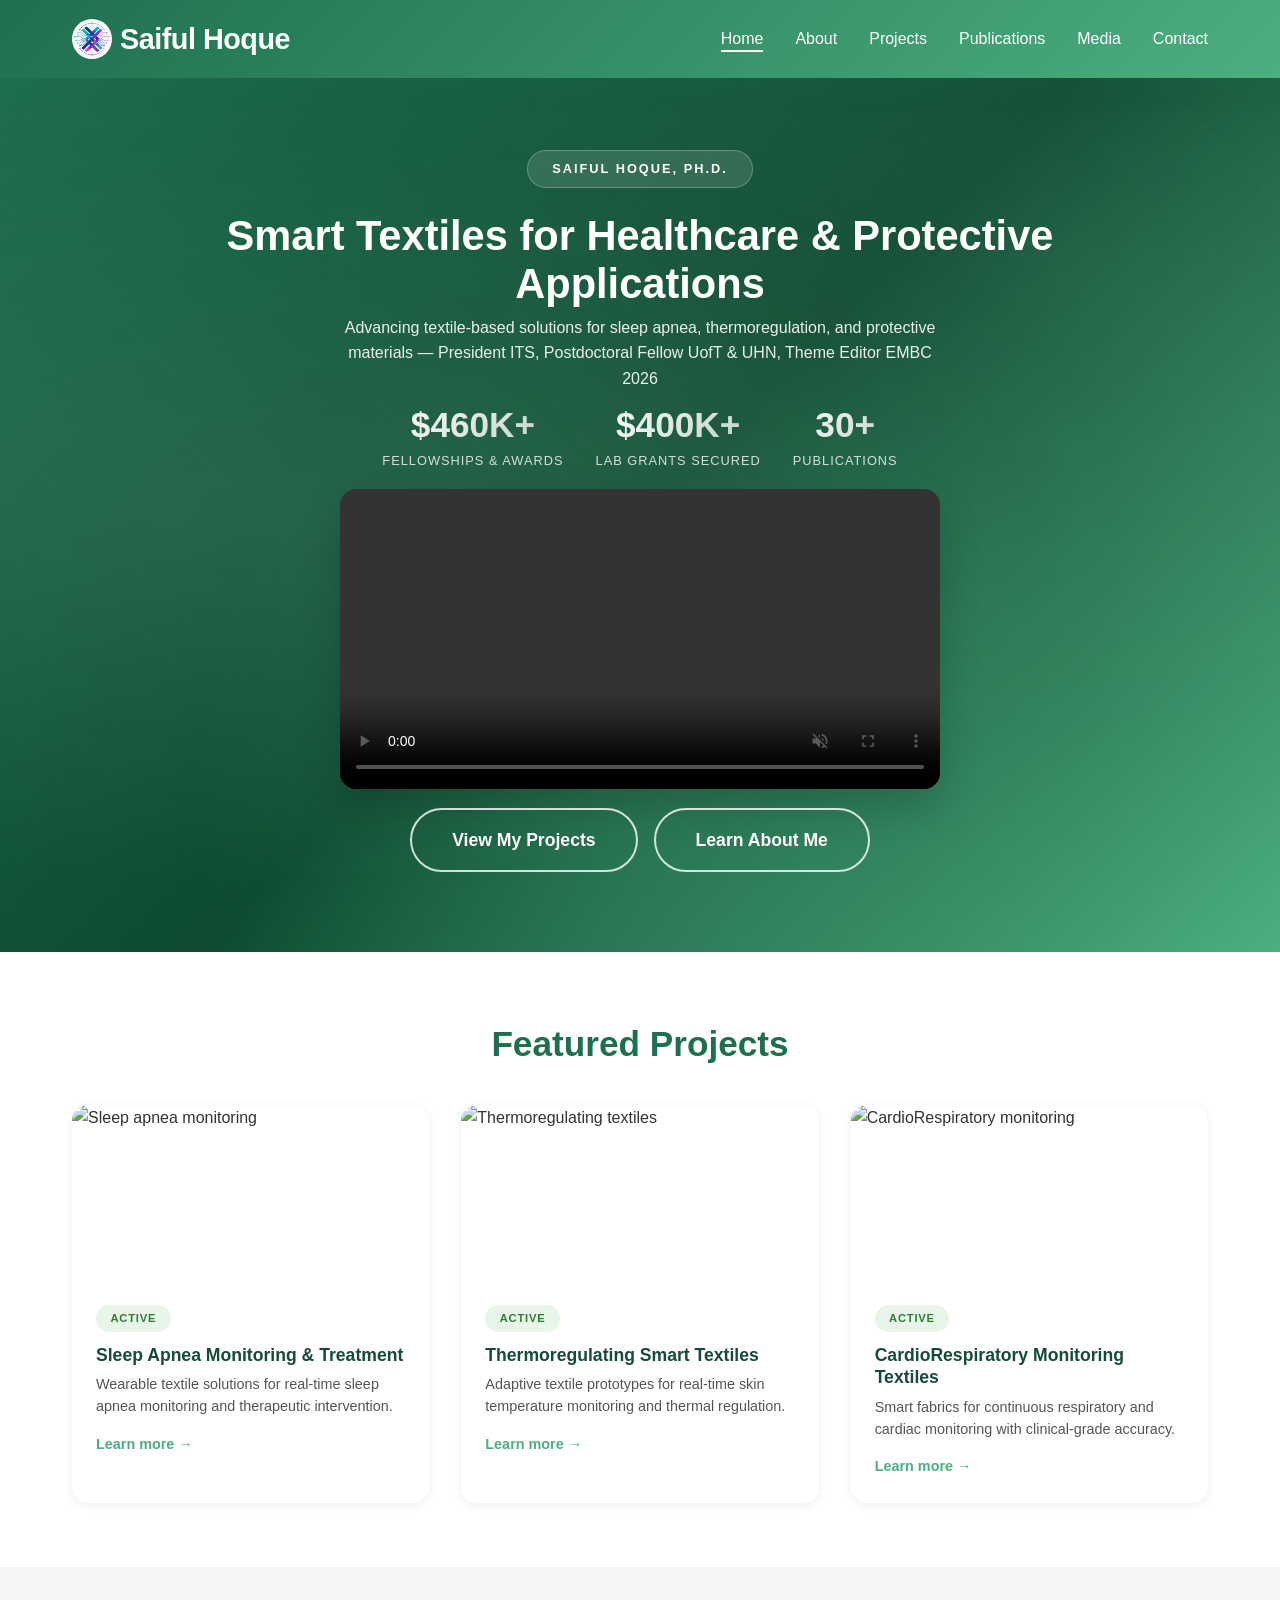
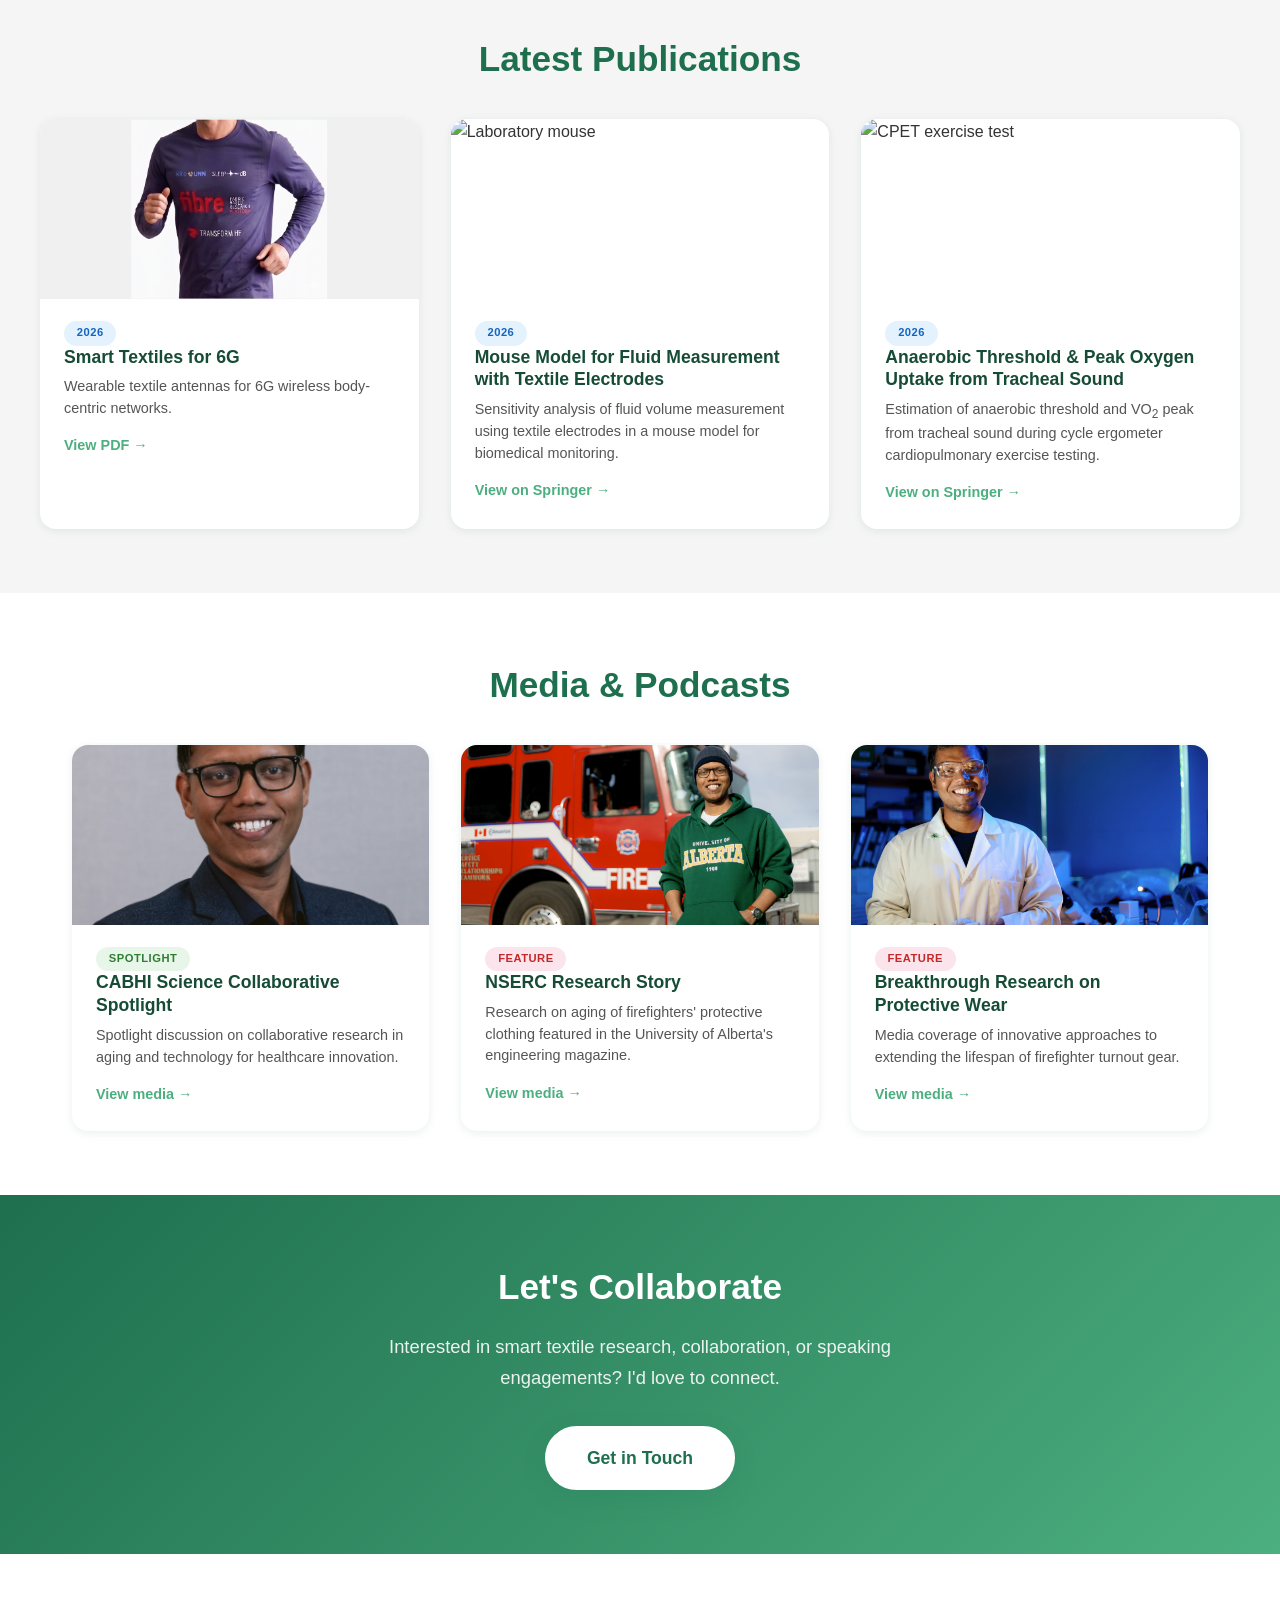
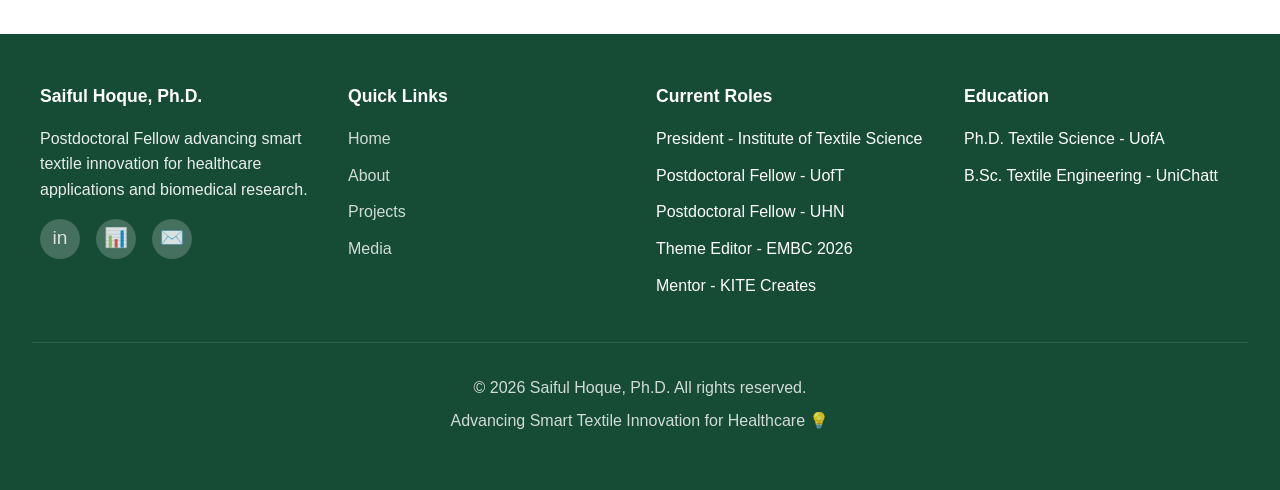
==== index.html @ 0e309694 "Link Media & Podcasts heading to media.html" ====
<!DOCTYPE html>
<html lang="en">
<head>
    <meta charset="UTF-8">
    <meta name="viewport" content="width=device-width, initial-scale=1.0">
    <title>Saiful Hoque, Ph.D. - Smart Textile Innovation & Biomedical Research</title>
    <link rel="stylesheet" href="styles.css">
</head>
<body>
    <header>
        <div class="header-container">
            <a href="index.html" class="logo" style="text-decoration: none; color: white;">
                <img src="images/logo.png" alt="Saiful Hoque Logo" class="logo-icon" style="width: 40px; height: 40px;">
                <span>Saiful Hoque</span>
            </a>
            <nav>
                <ul>
                    <li><a href="index.html" class="active">Home</a></li>
                    <li><a href="about.html">About</a></li>
                    <li><a href="projects.html">Projects</a></li>
                    <li><a href="publications.html">Publications</a></li>
                    <li><a href="media.html">Media</a></li>
                    <li><a href="contact.html">Contact</a></li>
                </ul>
            </nav>
            <div class="menu-toggle" id="menuToggle">
                <span></span>
                <span></span>
                <span></span>
            </div>
        </div>
    </header>

    <section class="home-hero">
        <div class="home-hero-content">
            <span class="media-hero-badge">Saiful Hoque, Ph.D.</span>
            <h1>Smart Textiles for Healthcare &amp; Protective Applications</h1>
            <p>Advancing textile-based solutions for sleep apnea, thermoregulation, and protective materials — President ITS, Postdoctoral Fellow UofT &amp; UHN, Theme Editor EMBC 2026</p>
            <div class="media-stats">
                <div class="stat-item">
                    <span class="stat-number">$460K+</span>
                    <span class="stat-label">Fellowships &amp; Awards</span>
                </div>
                <div class="stat-item">
                    <span class="stat-number">$400K+</span>
                    <span class="stat-label">Lab Grants Secured</span>
                </div>
                <div class="stat-item">
                    <span class="stat-number">30+</span>
                    <span class="stat-label">Publications</span>
                </div>
            </div>
            <div class="home-hero-video">
                <video controls muted autoplay loop playsinline>
                    <source src="videos/hero.mp4" type="video/mp4">
                </video>
            </div>
            <div class="home-hero-buttons">
                <a href="projects.html" class="cta-button-outline">View My Projects</a>
                <a href="about.html" class="cta-button-outline">Learn About Me</a>
            </div>
        </div>
    </section>

    <section class="home-featured">
        <h2>Featured Projects</h2>
        <div class="home-featured-grid">
            <div class="home-card">
                <img class="home-card-img" src="https://images.unsplash.com/photo-1512678080530-7760d81faba6?w=400&q=80" alt="Sleep apnea monitoring">
                <div class="home-card-body">
                    <span class="proj-status active-tag">Active</span>
                    <h3>Sleep Apnea Monitoring &amp; Treatment</h3>
                    <p>Wearable textile solutions for real-time sleep apnea monitoring and therapeutic intervention.</p>
                    <a href="projects.html" class="home-card-link">Learn more &rarr;</a>
                </div>
            </div>
            <div class="home-card">
                <img class="home-card-img" src="https://images.unsplash.com/photo-1762955911235-adeb8838dcf1?w=400&q=80" alt="Thermoregulating textiles">
                <div class="home-card-body">
                    <span class="proj-status active-tag">Active</span>
                    <h3>Thermoregulating Smart Textiles</h3>
                    <p>Adaptive textile prototypes for real-time skin temperature monitoring and thermal regulation.</p>
                    <a href="projects.html" class="home-card-link">Learn more &rarr;</a>
                </div>
            </div>
            <div class="home-card">
                <img class="home-card-img" src="https://images.unsplash.com/photo-1576091160550-2173dba999ef?w=400&q=80" alt="CardioRespiratory monitoring">
                <div class="home-card-body">
                    <span class="proj-status active-tag">Active</span>
                    <h3>CardioRespiratory Monitoring Textiles</h3>
                    <p>Smart fabrics for continuous respiratory and cardiac monitoring with clinical-grade accuracy.</p>
                    <a href="projects.html" class="home-card-link">Learn more &rarr;</a>
                </div>
            </div>
        </div>
    </section>

    <section class="home-featured" style="background: var(--light-gray); padding-top: 4rem; padding-bottom: 4rem; max-width: none;">
        <div style="max-width: 1200px; margin: 0 auto;">
            <h2>Latest Publications</h2>
            <div class="home-featured-grid">
                <div class="home-card">
                    <img class="home-card-img" src="images/01.png" alt="Smart Textiles 6G" style="object-fit: contain; background: #f0f0f0;">
                    <div class="home-card-body">
                        <span class="home-card-tag" style="background: #e3f2fd; color: #1565c0;">2026</span>
                        <h3>Smart Textiles for 6G</h3>
                        <p>Wearable textile antennas for 6G wireless body-centric networks.</p>
                        <a href="images/Smart Textiles for 6G_ A Review_ A Review of Wearable Textile Antennas for 6G Wireless Body-Centric Networks.pdf" class="home-card-link" target="_blank">View PDF &rarr;</a>
                    </div>
                </div>
                <div class="home-card">
                    <img class="home-card-img" src="https://images.unsplash.com/photo-1676285735825-b648ed880083?w=400&q=80" alt="Laboratory mouse" style="object-fit: cover;">
                    <div class="home-card-body">
                        <span class="home-card-tag" style="background: #e3f2fd; color: #1565c0;">2026</span>
                        <h3>Mouse Model for Fluid Measurement with Textile Electrodes</h3>
                        <p>Sensitivity analysis of fluid volume measurement using textile electrodes in a mouse model for biomedical monitoring.</p>
                        <a href="https://link.springer.com/article/10.1186/s12938-026-01516-7" class="home-card-link" target="_blank">View on Springer &rarr;</a>
                    </div>
                </div>
                <div class="home-card">
                    <img class="home-card-img" src="https://images.unsplash.com/photo-1637904215427-42481f0eaefa?w=400&q=80" alt="CPET exercise test" style="object-fit: cover;">
                    <div class="home-card-body">
                        <span class="home-card-tag" style="background: #e3f2fd; color: #1565c0;">2026</span>
                        <h3>Anaerobic Threshold &amp; Peak Oxygen Uptake from Tracheal Sound</h3>
                        <p>Estimation of anaerobic threshold and VO<sub>2</sub> peak from tracheal sound during cycle ergometer cardiopulmonary exercise testing.</p>
                        <a href="https://link.springer.com/article/10.1186/s12938-026-01540-7" class="home-card-link" target="_blank">View on Springer &rarr;</a>
                    </div>
                </div>
            </div>
        </div>
    </section>

    <section class="home-featured">
        <h2><a href="media.html" style="color: inherit; text-decoration: none;">Media &amp; Podcasts</a></h2>
        <div class="home-featured-grid">
            <div class="home-card">
                <img class="home-card-img" src="images/cabhi-spotlight.jpg" alt="CABHI Science Collaborative Spotlight">
                <div class="home-card-body">
                    <span class="home-card-tag" style="background: #e8f5e9; color: #2e7d32;">Spotlight</span>
                    <h3>CABHI Science Collaborative Spotlight</h3>
                    <p>Spotlight discussion on collaborative research in aging and technology for healthcare innovation.</p>
                    <a href="https://www.cabhi.com/en/about-cabhi/connect/news/cabhi-science-collaborative-spotlight-saiful-hoque-phd" class="home-card-link" target="_blank">View media &rarr;</a>
                </div>
            </div>
            <div class="home-card">
                <img class="home-card-img" src="images/media-01.png" alt="Firefighter protective clothing research">
                <div class="home-card-body">
                    <span class="home-card-tag" style="background: #fce4ec; color: #c62828;">Feature</span>
                    <h3>NSERC Research Story</h3>
                    <p>Research on aging of firefighters' protective clothing featured in the University of Alberta's engineering magazine.</p>
                    <a href="https://nserc-crsng.canada.ca/en/research-comes-rescue-make-firefighters-clothing-safer" class="home-card-link" target="_blank">View media &rarr;</a>
                </div>
            </div>
            <div class="home-card">
                <img class="home-card-img" src="images/media-02.png" alt="Breakthrough research">
                <div class="home-card-body">
                    <span class="home-card-tag" style="background: #fce4ec; color: #c62828;">Feature</span>
                    <h3>Breakthrough Research on Protective Wear</h3>
                    <p>Media coverage of innovative approaches to extending the lifespan of firefighter turnout gear.</p>
                    <a href="https://www.ualberta.ca/en/folio/2022/08/breakthrough-research-on-protective-wear-could-keep-firefighters-and-other-workers-safer.html" class="home-card-link" target="_blank">View media &rarr;</a>
                </div>
            </div>
        </div>
    </section>

    <section class="home-cta">
        <h2>Let's Collaborate</h2>
        <p>Interested in smart textile research, collaboration, or speaking engagements? I'd love to connect.</p>
        <a href="contact.html" class="cta-button">Get in Touch</a>
    </section>

    <footer>
        <div class="footer-container">
            <div class="footer-section">
                <h3>Saiful Hoque, Ph.D.</h3>
                <p style="margin-bottom: 1rem; opacity: 0.9;">Postdoctoral Fellow advancing smart textile innovation for healthcare applications and biomedical research.</p>
                <div class="social-links">
                    <a href="https://www.linkedin.com/in/saiful-hoque-ph-d-49674812a/" class="social-icon" title="LinkedIn">in</a>
                    <a href="https://scholar.google.ca/citations?user=ODAR890AAAAJ&hl=en&oi=ao" class="social-icon" title="Google Scholar">📊</a>
                    <a href="mailto:saiful.uofa@gmail.com" class="social-icon" title="Email">✉️</a>
                </div>
            </div>

            <div class="footer-section">
                <h3>Quick Links</h3>
                <ul>
                    <li><a href="index.html">Home</a></li>
                    <li><a href="about.html">About</a></li>
                    <li><a href="projects.html">Projects</a></li>
                    <li><a href="media.html">Media</a></li>
                </ul>
            </div>

            <div class="footer-section">
                <h3>Current Roles</h3>
                <ul>
                    <li>President - Institute of Textile Science</li>
                    <li>Postdoctoral Fellow - UofT</li>
                    <li>Postdoctoral Fellow - UHN</li>
                    <li>Theme Editor - EMBC 2026</li>
                    <li>Mentor - KITE Creates</li>
                </ul>
            </div>

            <div class="footer-section">
                <h3>Education</h3>
                <ul>
                    <li>Ph.D. Textile Science - UofA</li>
                    <li>B.Sc. Textile Engineering - UniChatt</li>
                </ul>
            </div>
        </div>

        <div class="footer-bottom">
            <p>&copy; 2026 Saiful Hoque, Ph.D. All rights reserved.</p>
            <p>Advancing Smart Textile Innovation for Healthcare 💡</p>
        </div>
    </footer>

    <script src="scripts.js"></script>
</body>
</html>
---- styles.css ----
* {
    margin: 0;
    padding: 0;
    box-sizing: border-box;
}

:root {
    --primary-blue: #1E6F4E;
    --light-blue: #E6F7EC;
    --dark-blue: #164B36;
    --accent-blue: #4CAF7F;
    --white: #ffffff;
    --light-gray: #f5f5f5;
    --dark-gray: #333333;
    --border-gray: #e0e0e0;
    --success-green: #4caf50;
    --text-color: #333333;
    --shadow-sm: 0 2px 8px rgba(30, 111, 78, 0.1);
    --shadow-md: 0 8px 24px rgba(30, 111, 78, 0.15);
    --transition: all 0.3s ease;
}

html {
    scroll-behavior: smooth;
}

body {
    font-family: 'Segoe UI', Tahoma, Geneva, Verdana, sans-serif;
    line-height: 1.6;
    color: var(--text-color);
    overflow-x: hidden;
}

/* ==================== HEADER & NAVIGATION ==================== */
header {
    position: fixed;
    top: 0;
    width: 100%;
    background: linear-gradient(135deg, var(--primary-blue) 0%, var(--accent-blue) 100%);
    color: var(--white);
    z-index: 1000;
    box-shadow: var(--shadow-md);
    transition: var(--transition);
}

header.scrolled {
    padding: 0.5rem 0;
}

.header-container {
    max-width: 1200px;
    margin: 0 auto;
    padding: 1rem 2rem;
    display: flex;
    justify-content: space-between;
    align-items: center;
}

.logo {
    font-size: 1.8rem;
    font-weight: 700;
    letter-spacing: -0.5px;
    display: flex;
    align-items: center;
    gap: 0.5rem;
    cursor: pointer;
}

.logo-icon {
    width: 40px;
    height: 40px;
    border-radius: 50%;
}

nav ul {
    display: flex;
    list-style: none;
    gap: 2rem;
}

nav a {
    color: var(--white);
    text-decoration: none;
    font-size: 1rem;
    font-weight: 500;
    position: relative;
    transition: var(--transition);
}

nav a::after {
    content: '';
    position: absolute;
    bottom: -5px;
    left: 0;
    width: 0;
    height: 2px;
    background: var(--white);
    transition: var(--transition);
}

nav a:hover::after {
    width: 100%;
}

nav a.active::after {
    width: 100%;
}

.menu-toggle {
    display: none;
    flex-direction: column;
    cursor: pointer;
    gap: 5px;
}

.menu-toggle span {
    width: 25px;
    height: 3px;
    background: var(--white);
    border-radius: 3px;
    transition: var(--transition);
}

/* ==================== RESPONSIVE NAVIGATION ==================== */
@media (max-width: 768px) {
    .menu-toggle {
        display: flex;
    }

    nav {
        position: absolute;
        top: 100%;
        left: 0;
        right: 0;
        background: linear-gradient(135deg, var(--primary-blue) 0%, var(--accent-blue) 100%);
        max-height: 0;
        overflow: hidden;
        transition: var(--transition);
    }

    nav.active {
        max-height: 400px;
        padding: 1rem 0;
    }

    nav ul {
        flex-direction: column;
        gap: 0;
        padding: 0 2rem;
    }

    nav a {
        padding: 0.5rem 0;
        display: block;
    }

    nav a::after {
        display: none;
    }

    .menu-toggle.active span:nth-child(1) {
        transform: rotate(45deg) translate(8px, 8px);
    }

    .menu-toggle.active span:nth-child(2) {
        opacity: 0;
    }

    .menu-toggle.active span:nth-child(3) {
        transform: rotate(-45deg) translate(7px, -7px);
    }
}

/* ==================== PAGE SECTIONS ==================== */
.page-section {
    margin-top: 70px;
    padding: 4rem 2rem;
    max-width: 1200px;
    margin-left: auto;
    margin-right: auto;
}

.section-title {
    text-align: center;
    font-size: 2.5rem;
    margin-bottom: 1rem;
    color: var(--primary-blue);
    position: relative;
    padding-bottom: 1rem;
}

.section-title::after {
    content: '';
    position: absolute;
    bottom: 0;
    left: 50%;
    transform: translateX(-50%);
    width: 100px;
    height: 4px;
    background: linear-gradient(90deg, var(--primary-blue), var(--accent-blue));
    border-radius: 2px;
}

/* ==================== ABOUT HERO ==================== */
.about-hero {
    margin-top: 70px;
    background: linear-gradient(135deg, var(--primary-blue) 0%, #0d4a30 50%, var(--accent-blue) 100%);
    padding: 3rem 2rem;
    position: relative;
    overflow: hidden;
}

.about-hero::before {
    content: '';
    position: absolute;
    inset: 0;
    background:
        radial-gradient(ellipse at 80% 20%, rgba(255,255,255,0.08) 0%, transparent 60%),
        radial-gradient(ellipse at 20% 80%, rgba(76, 175, 128, 0.15) 0%, transparent 50%);
    pointer-events: none;
}

.about-hero-content {
    max-width: 1200px;
    margin: 0 auto;
    display: grid;
    grid-template-columns: 280px 1fr;
    gap: 4rem;
    align-items: center;
    position: relative;
    z-index: 1;
}

.about-hero-image img {
    width: 100%;
    max-width: 280px;
    aspect-ratio: 3/4;
    object-fit: cover;
    object-position: top center;
    border-radius: 20px;
    box-shadow: 0 8px 32px rgba(0,0,0,0.25);
    display: block;
    margin: 0 auto;
    border: 3px solid rgba(255,255,255,0.2);
    filter: brightness(1.15) contrast(1.05);
}

.about-hero-badge {
    display: inline-block;
    padding: 0.4rem 1.2rem;
    background: rgba(255,255,255,0.12);
    border: 1px solid rgba(255,255,255,0.25);
    border-radius: 50px;
    font-size: 0.75rem;
    font-weight: 600;
    text-transform: uppercase;
    letter-spacing: 2px;
    color: var(--white);
    margin-bottom: 1rem;
}

.about-hero-text h1 {
    font-size: 3rem;
    color: var(--white);
    margin-bottom: 0.5rem;
    line-height: 1.15;
}

.about-hero-text > p {
    font-size: 1.15rem;
    color: rgba(255,255,255,0.85);
    line-height: 1.6;
    margin-bottom: 2rem;
}

.about-hero-stats {
    display: flex;
    gap: 2.5rem;
    flex-wrap: wrap;
}

.about-hero-stats .stat-item {
    text-align: left;
}

.about-hero-stats .stat-number {
    font-size: 2.3rem;
    font-weight: 800;
    line-height: 1;
    margin-bottom: 0.2rem;
    background: linear-gradient(135deg, #fff, rgba(255,255,255,0.7));
    -webkit-background-clip: text;
    -webkit-text-fill-color: transparent;
    background-clip: text;
}

.about-hero-stats .stat-label {
    font-size: 0.9rem;
    text-transform: uppercase;
    letter-spacing: 1px;
    font-weight: 500;
    color: rgba(255,255,255,0.75);
}

/* ==================== ABOUT SECTION ==================== */
.about-section {
    background: var(--light-gray);
    padding-top: 2rem;
    padding-bottom: 1.5rem;
}

.about-card {
    background: var(--white);
    border-radius: 15px;
    overflow: hidden;
    box-shadow: var(--shadow-sm);
    transition: var(--transition);
    margin-bottom: 2rem;
    display: grid;
    grid-template-columns: 320px 1fr;
}

.about-card:hover {
    transform: translateY(-4px);
    box-shadow: var(--shadow-md);
}

.about-card-img {
    height: 100%;
    min-height: 260px;
    overflow: hidden;
    position: relative;
}

.about-card-img img {
    width: 100%;
    height: 100%;
    object-fit: cover;
    transition: var(--transition);
}

.about-card:hover .about-card-img img {
    transform: scale(1.05);
}

.about-card-img-logo {
    background: linear-gradient(135deg, var(--light-blue), rgba(76, 175, 80, 0.08));
    display: flex;
    align-items: center;
    justify-content: center;
    padding: 2rem;
}

.about-card-img-logo img {
    max-height: 180px;
    max-width: 90%;
    object-fit: contain;
}

.about-card-content {
    padding: 2rem;
    display: flex;
    flex-direction: column;
    justify-content: center;
}

.about-card-tag {
    display: inline-block;
    padding: 0.3rem 0.9rem;
    border-radius: 50px;
    font-size: 0.7rem;
    font-weight: 700;
    text-transform: uppercase;
    letter-spacing: 0.8px;
    margin-bottom: 0.7rem;
    align-self: flex-start;
}

.card-tag-research {
    background: #E8F5E9;
    color: #2E7D32;
}

.card-tag-clinical {
    background: #E3F2FD;
    color: #1565C0;
}

.card-tag-leadership {
    background: #FFF3E0;
    color: #E65100;
}

.card-tag-president {
    background: #E8EAF6;
    color: #283593;
}

.card-tag-editor {
    background: #F3E5F5;
    color: #7B1FA2;
}

.about-card-content h3 {
    font-size: 1.4rem;
    color: var(--dark-blue);
    margin-bottom: 0.3rem;
    line-height: 1.3;
}

.about-card-source {
    color: #888;
    font-size: 0.9rem;
    margin-bottom: 0.8rem;
    font-style: italic;
}

.about-card-content p {
    color: #555;
    font-size: 0.95rem;
    line-height: 1.7;
    margin-bottom: 0.8rem;
}

.about-card-content ul {
    list-style: none;
    padding: 0;
    margin: 0;
    display: grid;
    grid-template-columns: 1fr 1fr;
    gap: 0.3rem 1rem;
}

.about-card-content ul li {
    font-size: 0.9rem;
    color: #555;
    line-height: 1.6;
    padding: 0.2rem 0 0.2rem 1.1rem;
    position: relative;
}

.about-card-content ul li::before {
    content: '';
    position: absolute;
    left: 0;
    top: 0.6rem;
    width: 5px;
    height: 5px;
    background: var(--accent-blue);
    border-radius: 50%;
}

.about-card-link {
    color: var(--primary-blue);
    text-decoration: none;
    font-weight: 600;
    font-size: 0.95rem;
    display: inline-flex;
    align-items: center;
    gap: 0.3rem;
    transition: var(--transition);
    margin-top: 0.5rem;
}

.about-card-link:hover {
    color: var(--accent-blue);
    gap: 0.6rem;
}

/* Alternating layout */
.about-card:nth-of-type(even) {
    grid-template-columns: 1fr 320px;
}

.about-card:nth-of-type(even) .about-card-img {
    grid-column: 2;
    grid-row: 1;
}

.about-card:nth-of-type(even) .about-card-content {
    grid-column: 1;
    grid-row: 1;
}

/* ==================== LEADERSHIP SECTION ==================== */
.leadership-section {
    background: var(--white);
    padding-top: 1rem;
    padding-bottom: 1.5rem;
}

/* ==================== CURRENT EXPERTISE ==================== */
.expertise-section {
    background: var(--light-gray);
    padding-top: 1rem;
    padding-bottom: 3rem;
}

.expertise-grid {
    display: grid;
    grid-template-columns: repeat(2, 1fr);
    gap: 2rem;
    margin-top: 3rem;
}

.expertise-card {
    background: var(--white);
    border-radius: 15px;
    padding: 2rem;
    box-shadow: var(--shadow-sm);
    transition: var(--transition);
}

.expertise-card:hover {
    transform: translateY(-4px);
    box-shadow: var(--shadow-md);
    border-color: var(--accent-blue);
}

.expertise-card h3 {
    font-size: 1.2rem;
    color: var(--dark-blue);
    margin-bottom: 1rem;
    padding-bottom: 0.5rem;
    border-bottom: 2px solid var(--accent-blue);
    display: inline-block;
}

.expertise-tags {
    display: flex;
    flex-wrap: wrap;
    gap: 0.6rem;
}

.expertise-tag {
    background: var(--light-blue);
    color: var(--primary-blue);
    padding: 0.6rem 1.3rem;
    border-radius: 50px;
    font-size: 1rem;
    font-weight: 500;
    border: 1px solid transparent;
    transition: var(--transition);
}

.expertise-tag:hover {
    background: var(--primary-blue);
    color: var(--white);
    border-color: var(--primary-blue);
    transform: translateY(-2px);
}

/* ==================== RESPONSIVE ABOUT ==================== */
@media (max-width: 1024px) {
    .about-hero-content {
        grid-template-columns: 220px 1fr;
        gap: 3rem;
    }

    .about-card {
        grid-template-columns: 280px 1fr;
    }

    .about-card:nth-of-type(even) {
        grid-template-columns: 1fr 280px;
    }
}

@media (max-width: 768px) {
    .about-hero {
        padding: 2rem 1.5rem;
    }

    .about-hero-content {
        grid-template-columns: 1fr;
        gap: 2rem;
        text-align: center;
    }

    .about-hero-image {
        order: -1;
    }

    .about-hero-image img {
        max-width: 200px;
    }

    .about-hero-text h1 {
        font-size: 2.2rem;
    }

    .about-hero-text > p {
        font-size: 1rem;
    }

    .about-hero-stats {
        justify-content: center;
    }

    .about-hero-stats .stat-item {
        text-align: center;
    }

    .about-card {
        grid-template-columns: 1fr;
    }

    .about-card:nth-of-type(even) {
        grid-template-columns: 1fr;
    }

    .about-card:nth-of-type(even) .about-card-img {
        grid-column: 1;
    }

    .about-card:nth-of-type(even) .about-card-content {
        grid-column: 1;
    }

    .about-card-img {
        min-height: 200px;
    }

    .about-card-content {
        padding: 1.5rem;
    }

    .about-card-content h3 {
        font-size: 1.2rem;
    }

    .about-card-content ul {
        grid-template-columns: 1fr;
    }

    .expertise-grid {
        grid-template-columns: 1fr;
    }
}

/* ==================== PROJECTS GRID ==================== */
.projects-section {
    background: var(--light-gray);
}

.projects-container {
    max-width: 1200px;
    margin: 0 auto;
}

.projects-grid {
    display: grid;
    grid-template-columns: repeat(auto-fit, minmax(280px, 1fr));
    gap: 2.5rem;
    margin-top: 3rem;
}

.project-card {
    background: var(--white);
    border-radius: 15px;
    overflow: hidden;
    box-shadow: var(--shadow-sm);
    transition: var(--transition);
    display: flex;
    flex-direction: column;
}

.project-card:hover {
    transform: translateY(-10px);
    box-shadow: var(--shadow-md);
}

.project-icon {
    background: linear-gradient(135deg, var(--primary-blue), var(--accent-blue));
    color: var(--white);
    font-size: 3rem;
    height: 200px;
    display: flex;
    align-items: center;
    justify-content: center;
    position: relative;
    overflow: hidden;
}

.project-icon::before {
    content: '';
    position: absolute;
    top: -50%;
    right: -50%;
    width: 200px;
    height: 200px;
    background: rgba(255, 255, 255, 0.1);
    border-radius: 50%;
    transition: var(--transition);
}

.project-card:hover .project-icon::before {
    transform: translate(50%, 50%);
}

.project-info {
    padding: 1.5rem;
    flex-grow: 1;
    display: flex;
    flex-direction: column;
}

.project-info h3 {
    font-size: 1.3rem;
    margin-bottom: 0.5rem;
    color: var(--dark-blue);
}

.project-info p {
    color: #666;
    font-size: 0.95rem;
    margin-bottom: 1rem;
    flex-grow: 1;
}

/* ==================== RESEARCH EXPERTISE ==================== */
.research-section {
    background: var(--white);
}

.highlights-grid {
    display: grid;
    grid-template-columns: repeat(auto-fit, minmax(250px, 1fr));
    gap: 2rem;
    margin-top: 3rem;
}

.highlight-card {
    background: linear-gradient(135deg, var(--light-blue), rgba(255, 255, 255, 0.5));
    border: 2px solid var(--border-gray);
    border-radius: 15px;
    padding: 2rem;
    text-align: center;
    transition: var(--transition);
    position: relative;
    overflow: hidden;
}

.highlight-card::before {
    content: '';
    position: absolute;
    top: 0;
    left: 0;
    right: 0;
    height: 4px;
    background: linear-gradient(90deg, var(--primary-blue), var(--accent-blue));
    transform: scaleX(0);
    transform-origin: left;
    transition: var(--transition);
}

.highlight-card:hover {
    border-color: var(--accent-blue);
    box-shadow: var(--shadow-md);
}

.highlight-card:hover::before {
    transform: scaleX(1);
}

.highlight-icon {
    font-size: 3rem;
    margin-bottom: 1rem;
}

.highlight-card h3 {
    font-size: 1.3rem;
    margin-bottom: 0.8rem;
    color: var(--dark-blue);
}

.highlight-card p {
    color: #666;
    line-height: 1.6;
}

/* ==================== CONTACT SECTION ==================== */
.contact {
    background: linear-gradient(135deg, var(--primary-blue) 0%, var(--accent-blue) 100%);
    color: var(--white);
    padding: 4rem 2rem !important;
    margin-top: 0 !important;
}

.contact-container {
    max-width: 1200px;
    margin: 0 auto;
}

.contact-title {
    text-align: center;
    font-size: 2.5rem;
    margin-bottom: 1rem;
    color: var(--white);
}

.contact-title::after {
    content: '';
    display: block;
    width: 100px;
    height: 4px;
    background: rgba(255, 255, 255, 0.5);
    border-radius: 2px;
    margin: 1rem auto 3rem;
}

.contact-content {
    display: grid;
    grid-template-columns: 1fr 1fr;
    gap: 3rem;
    align-items: start;
}

.contact-form {
    background: rgba(255, 255, 255, 0.1);
    padding: 2rem;
    border-radius: 15px;
    backdrop-filter: blur(10px);
    border: 1px solid rgba(255, 255, 255, 0.2);
}

.form-group {
    margin-bottom: 1.5rem;
}

.form-group label {
    display: block;
    margin-bottom: 0.5rem;
    font-weight: 600;
    font-size: 0.95rem;
}

.form-group input,
.form-group textarea {
    width: 100%;
    padding: 0.8rem;
    border: none;
    border-radius: 8px;
    font-size: 1rem;
    font-family: inherit;
    transition: var(--transition);
    background: var(--white);
    color: var(--text-color);
}

.form-group input:focus,
.form-group textarea:focus {
    outline: none;
    box-shadow: 0 0 0 3px rgba(255, 255, 255, 0.3);
}

.form-group textarea {
    resize: vertical;
    min-height: 120px;
}

.submit-button {
    width: 100%;
    padding: 0.9rem;
    background: var(--white);
    color: var(--primary-blue);
    border: none;
    border-radius: 8px;
    font-size: 1rem;
    font-weight: 600;
    cursor: pointer;
    transition: var(--transition);
}

.submit-button:hover {
    transform: translateY(-2px);
    box-shadow: 0 8px 20px rgba(0, 0, 0, 0.2);
}

.contact-info {
    display: flex;
    flex-direction: column;
    gap: 2rem;
}

.info-item {
    display: flex;
    gap: 1.5rem;
    align-items: flex-start;
}

.info-icon {
    width: 50px;
    height: 50px;
    background: rgba(255, 255, 255, 0.2);
    border-radius: 50%;
    display: flex;
    align-items: center;
    justify-content: center;
    font-size: 1.5rem;
    flex-shrink: 0;
}

.info-item h4 {
    font-size: 1.1rem;
    margin-bottom: 0.3rem;
}

.info-item p {
    opacity: 0.9;
}

.info-item a {
    color: var(--white);
    text-decoration: underline;
    transition: var(--transition);
}

.info-item a:hover {
    opacity: 0.8;
}

@media (max-width: 768px) {
    .contact {
        padding: 3rem 1.5rem !important;
    }

    .contact-content {
        grid-template-columns: 1fr;
        gap: 2rem;
    }

    .contact-title {
        font-size: 2rem;
    }
}

/* ==================== FOOTER ==================== */
footer {
    background: var(--dark-blue);
    color: var(--white);
    padding: 3rem 2rem;
    margin-top: 5rem;
}

.footer-container {
    max-width: 1200px;
    margin: 0 auto;
    display: grid;
    grid-template-columns: repeat(auto-fit, minmax(250px, 1fr));
    gap: 2rem;
    margin-bottom: 2rem;
}

.footer-section h3 {
    margin-bottom: 1rem;
    font-size: 1.1rem;
}

.footer-section ul {
    list-style: none;
}

.footer-section ul li {
    margin-bottom: 0.7rem;
}

.footer-section a {
    color: rgba(255, 255, 255, 0.8);
    text-decoration: none;
    transition: var(--transition);
}

.footer-section a:hover {
    color: var(--white);
}

.social-links {
    display: flex;
    gap: 1rem;
    margin-top: 1rem;
}

.social-icon {
    width: 40px;
    height: 40px;
    background: rgba(255, 255, 255, 0.2);
    border-radius: 50%;
    display: flex;
    align-items: center;
    justify-content: center;
    color: var(--white);
    text-decoration: none;
    transition: var(--transition);
    font-size: 1.2rem;
}

.social-icon:hover {
    background: var(--accent-blue);
    transform: translateY(-3px);
}

.footer-bottom {
    border-top: 1px solid rgba(255, 255, 255, 0.1);
    padding-top: 2rem;
    text-align: center;
}

.footer-bottom p {
    opacity: 0.8;
    margin-bottom: 0.5rem;
}

@media (max-width: 768px) {
    footer {
        padding: 2rem 1.5rem;
    }

    .footer-container {
        grid-template-columns: 1fr;
    }
}

/* ==================== ANIMATIONS ==================== */
@keyframes float {
    0%, 100% {
        transform: translateY(0px);
    }
    50% {
        transform: translateY(-20px);
    }
}

@keyframes slideInDown {
    from {
        opacity: 0;
        transform: translateY(-30px);
    }
    to {
        opacity: 1;
        transform: translateY(0);
    }
}

@keyframes slideInUp {
    from {
        opacity: 0;
        transform: translateY(30px);
    }
    to {
        opacity: 1;
        transform: translateY(0);
    }
}

/* ==================== MEDIA HERO ==================== */
.media-hero {
    margin-top: 70px;
    position: relative;
    min-height: 380px;
    display: flex;
    align-items: center;
    justify-content: center;
    background: linear-gradient(135deg, var(--primary-blue) 0%, #0d4a30 50%, var(--accent-blue) 100%);
    overflow: hidden;
    padding: 5rem 2rem;
}

.media-hero::before {
    content: '';
    position: absolute;
    inset: 0;
    background:
        radial-gradient(ellipse at 20% 50%, rgba(255,255,255,0.08) 0%, transparent 60%),
        radial-gradient(ellipse at 80% 20%, rgba(255,255,255,0.05) 0%, transparent 50%),
        radial-gradient(ellipse at 50% 80%, rgba(76, 175, 128, 0.2) 0%, transparent 50%);
    pointer-events: none;
}

.media-hero::after {
    content: '';
    position: absolute;
    inset: 0;
    background-image:
        repeating-linear-gradient(45deg, transparent, transparent 40px, rgba(255,255,255,0.02) 40px, rgba(255,255,255,0.02) 41px);
    pointer-events: none;
}

.media-hero-content {
    position: relative;
    text-align: center;
    color: var(--white);
    max-width: 800px;
    z-index: 1;
    animation: slideInUp 0.6s ease-out;
}

.media-hero-badge {
    display: inline-block;
    padding: 0.5rem 1.5rem;
    background: rgba(255,255,255,0.12);
    border: 1px solid rgba(255,255,255,0.25);
    border-radius: 50px;
    font-size: 0.8rem;
    font-weight: 600;
    text-transform: uppercase;
    letter-spacing: 2px;
    margin-bottom: 1.5rem;
}

.media-hero-content h1 {
    font-size: 3.2rem;
    font-weight: 800;
    margin-bottom: 1rem;
    line-height: 1.15;
}

.media-hero-content > p {
    font-size: 1.15rem;
    opacity: 0.9;
    max-width: 600px;
    margin: 0 auto 2.5rem;
    line-height: 1.7;
}

.media-stats {
    display: flex;
    justify-content: center;
    gap: 3rem;
    flex-wrap: nowrap;
}

.stat-item {
    text-align: center;
    white-space: nowrap;
}

.stat-number {
    display: block;
    font-size: 2.7rem;
    font-weight: 800;
    line-height: 1;
    margin-bottom: 0.3rem;
    background: linear-gradient(135deg, #fff, rgba(255,255,255,0.7));
    -webkit-background-clip: text;
    -webkit-text-fill-color: transparent;
    background-clip: text;
}

.stat-label {
    font-size: 0.95rem;
    opacity: 0.8;
    text-transform: uppercase;
    letter-spacing: 1.5px;
    font-weight: 500;
}

/* ==================== MEDIA TAGS ==================== */
.media-tag {
    display: inline-block;
    padding: 0.35rem 1rem;
    border-radius: 50px;
    font-size: 0.8rem;
    font-weight: 700;
    text-transform: uppercase;
    letter-spacing: 0.8px;
    margin-bottom: 0.7rem;
    align-self: flex-start;
}

.media-tag.feature-tag {
    background: #E3F2FD;
    color: #1565C0;
}

.media-tag.research-tag {
    background: #E8F5E9;
    color: #2E7D32;
}

.media-tag.podcast-tag {
    background: #FFF3E0;
    color: #E65100;
}

.media-tag.interview-tag {
    background: #F3E5F5;
    color: #7B1FA2;
}

.media-tag.magazine-tag {
    background: #FFF8E1;
    color: #F57F17;
}

.media-tag.collab-tag {
    background: #E0F7FA;
    color: #00695C;
}

.media-tag.video-tag {
    background: #FFEBEE;
    color: #C62828;
}

.media-tag.spotlight-tag {
    background: #E8EAF6;
    color: #283593;
}

/* ==================== MEDIA PAGE ==================== */
.media-section {
    background: var(--light-gray);
}

.media-intro {
    text-align: center;
    color: #666;
    font-size: 1.1rem;
    margin-bottom: 3rem;
    max-width: 700px;
    margin-left: auto;
    margin-right: auto;
}

.media-category {
    margin-bottom: 4rem;
}

.media-category-title {
    font-size: 1.8rem;
    color: var(--dark-blue);
    margin-bottom: 2rem;
    padding-bottom: 0.5rem;
    border-bottom: 3px solid var(--accent-blue);
    display: inline-block;
}

.media-card {
    background: var(--white);
    border-radius: 15px;
    overflow: hidden;
    box-shadow: var(--shadow-sm);
    transition: var(--transition);
    margin-bottom: 2rem;
    display: grid;
    grid-template-columns: 350px 1fr;
}

.media-card:hover {
    transform: translateY(-5px);
    box-shadow: var(--shadow-md);
}

.media-card.featured {
    border-left: 5px solid var(--accent-blue);
}

.media-thumbnail {
    height: 100%;
    min-height: 250px;
    overflow: hidden;
    position: relative;
    background: linear-gradient(135deg, var(--light-blue), rgba(76, 175, 80, 0.1));
}

.media-thumbnail img {
    width: 100%;
    height: 100%;
    object-fit: contain;
    transition: var(--transition);
    background: var(--light-blue);
}

.media-card:hover .media-thumbnail img {
    transform: scale(1.05);
}

/* Alternating card layout — even cards have image on the right */
.media-category .media-card:nth-of-type(even) {
    grid-template-columns: 1fr 350px;
}

.media-category .media-card:nth-of-type(even) .media-thumbnail {
    grid-column: 2;
    grid-row: 1;
}

.media-category .media-card:nth-of-type(even) .media-content {
    grid-column: 1;
    grid-row: 1;
}

.media-thumbnail iframe {
    width: 100%;
    height: 100%;
    min-height: 250px;
    border: none;
}

.media-content {
    padding: 2rem;
    display: flex;
    flex-direction: column;
    justify-content: center;
}

.media-date {
    font-size: 0.85rem;
    color: var(--accent-blue);
    font-weight: 600;
    text-transform: uppercase;
    letter-spacing: 0.5px;
    margin-bottom: 0.5rem;
}

.media-content h3 {
    font-size: 1.4rem;
    color: var(--dark-blue);
    margin-bottom: 0.5rem;
    line-height: 1.3;
}

.media-source {
    color: #888;
    font-size: 0.9rem;
    margin-bottom: 1rem;
    font-style: italic;
}

.media-content p {
    color: #555;
    line-height: 1.7;
    margin-bottom: 1.5rem;
}

.media-link {
    color: var(--primary-blue);
    text-decoration: none;
    font-weight: 600;
    font-size: 1rem;
    transition: var(--transition);
    display: inline-flex;
    align-items: center;
    gap: 0.3rem;
}

.media-link:hover {
    color: var(--accent-blue);
    gap: 0.6rem;
}

@media (max-width: 850px) {
    .media-hero {
        min-height: 320px;
        padding: 4rem 1.5rem;
    }

    .media-hero-content h1 {
        font-size: 2.4rem;
    }

    .media-hero-content > p {
        font-size: 1rem;
    }

    .media-stats {
        gap: 2rem;
    }

    .stat-number {
        font-size: 2rem;
    }
}

@media (max-width: 768px) {
    .media-card {
        grid-template-columns: 1fr;
    }

    /* Reset alternating layout on mobile */
    .media-category .media-card:nth-of-type(even) {
        grid-template-columns: 1fr;
    }

    .media-category .media-card:nth-of-type(even) .media-thumbnail {
        grid-column: 1;
    }

    .media-category .media-card:nth-of-type(even) .media-content {
        grid-column: 1;
    }

    .media-thumbnail {
        min-height: 200px;
    }

    .media-content {
        padding: 1.5rem;
    }

    .media-content h3 {
        font-size: 1.2rem;
    }

    .media-category-title {
        font-size: 1.5rem;
    }

    .media-hero {
        min-height: 280px;
        padding: 3rem 1.2rem;
    }

    .media-hero-content h1 {
        font-size: 1.8rem;
    }

    .media-hero-content > p {
        font-size: 0.95rem;
        margin-bottom: 1.5rem;
    }

    .media-hero-badge {
        font-size: 0.7rem;
        padding: 0.4rem 1rem;
        margin-bottom: 1rem;
    }

    .media-stats {
        gap: 1.5rem;
    }

    .stat-number {
        font-size: 1.6rem;
    }

    .stat-label {
        font-size: 0.75rem;
    }
}

@media (max-width: 480px) {
    .media-stats {
        gap: 0.8rem;
    }

    .stat-number {
        font-size: 1.2rem;
    }

    .stat-label {
        font-size: 0.6rem;
        letter-spacing: 0.5px;
    }
}

/* ==================== PUBLICATIONS HERO ==================== */
.publication-hero {
    margin-top: 70px;
    position: relative;
    min-height: 380px;
    display: flex;
    align-items: center;
    justify-content: center;
    background: linear-gradient(135deg, var(--primary-blue) 0%, #0d4a30 50%, var(--accent-blue) 100%);
    overflow: hidden;
    padding: 5rem 2rem;
}

.publication-hero::before {
    content: '';
    position: absolute;
    inset: 0;
    background:
        radial-gradient(ellipse at 20% 50%, rgba(255,255,255,0.08) 0%, transparent 60%),
        radial-gradient(ellipse at 80% 20%, rgba(255,255,255,0.05) 0%, transparent 50%),
        radial-gradient(ellipse at 50% 80%, rgba(76, 175, 128, 0.2) 0%, transparent 50%);
    pointer-events: none;
}

.publication-hero::after {
    content: '';
    position: absolute;
    inset: 0;
    background-image:
        repeating-linear-gradient(45deg, transparent, transparent 40px, rgba(255,255,255,0.02) 40px, rgba(255,255,255,0.02) 41px);
    pointer-events: none;
}

.publication-hero-content {
    position: relative;
    text-align: center;
    color: var(--white);
    max-width: 800px;
    z-index: 1;
    animation: slideInUp 0.6s ease-out;
}

.pub-hero-badge {
    display: inline-block;
    padding: 0.6rem 1.8rem;
    background: rgba(255,255,255,0.12);
    border: 1px solid rgba(255,255,255,0.25);
    border-radius: 50px;
    font-size: 0.9rem;
    font-weight: 600;
    text-transform: uppercase;
    letter-spacing: 2px;
    margin-bottom: 1.5rem;
}

.publication-hero-content h1 {
    font-size: 2.8rem;
    font-weight: 800;
    margin-bottom: 1rem;
    line-height: 1.15;
}

.publication-hero-content > p {
    font-size: 1.3rem;
    opacity: 0.9;
    max-width: 650px;
    margin: 0 auto 2.5rem;
    line-height: 1.7;
}

.pub-section {
    background: var(--light-gray);
    padding-bottom: 1.5rem;
}

/* ==================== PUBLICATION CARDS ==================== */
.pub-card {
    background: var(--white);
    border-radius: 15px;
    overflow: hidden;
    box-shadow: var(--shadow-sm);
    transition: var(--transition);
    margin-bottom: 2rem;
    display: grid;
    grid-template-columns: 320px 1fr;
}

.pub-card:hover {
    transform: translateY(-4px);
    box-shadow: var(--shadow-md);
}

.pub-card:nth-of-type(even) {
    grid-template-columns: 1fr 320px;
}

.pub-card:nth-of-type(even) .pub-card-img {
    grid-column: 2;
    grid-row: 1;
}

.pub-card:nth-of-type(even) .pub-card-content {
    grid-column: 1;
    grid-row: 1;
}

.pub-card-img {
    height: 100%;
    min-height: 260px;
    overflow: hidden;
    position: relative;
    background: linear-gradient(135deg, var(--light-blue), rgba(76, 175, 80, 0.1));
}

.pub-card-img img {
    width: 100%;
    height: 100%;
    object-fit: contain;
    transition: var(--transition);
    background: var(--light-blue);
}

.pub-card:hover .pub-card-img img {
    transform: scale(1.05);
}

.pub-card-content {
    padding: 2rem;
    display: flex;
    flex-direction: column;
    justify-content: center;
}

.pub-card-content > p {
    color: #555;
    font-size: 1.05rem;
    line-height: 1.7;
    margin-bottom: 1rem;
}

.pub-entry {
    padding: 0.8rem 0;
    border-bottom: 1px solid var(--border-gray);
    transition: var(--transition);
}

.pub-entry:last-child {
    border-bottom: none;
}

.pub-entry:hover {
    padding-left: 0.5rem;
    background: rgba(30, 111, 78, 0.03);
    border-radius: 4px;
}

.pub-entry-title {
    font-size: 1rem;
    color: #444;
    transition: var(--transition);
}

.pub-entry:hover .pub-entry-title {
    color: var(--primary-blue);
}

.pub-entry-year {
    display: inline-block;
    font-size: 0.8rem;
    font-weight: 700;
    color: var(--white);
    background: var(--primary-blue);
    padding: 0.15rem 0.6rem;
    border-radius: 4px;
    margin-right: 0.5rem;
    vertical-align: middle;
}

.cta-button {
    transition: var(--transition);
}

.cta-button:hover {
    transform: translateY(-2px);
    box-shadow: 0 8px 20px rgba(0,0,0,0.2);
}

/* ==================== AWARDS ==================== */
.awards-section {
    background: var(--white);
    padding-top: 0.5rem;
    padding-bottom: 3rem;
}

.awards-grid {
    display: grid;
    grid-template-columns: repeat(auto-fit, minmax(280px, 1fr));
    gap: 1.5rem;
    margin-top: 2rem;
}

.award-card {
    background: var(--white);
    border: 2px solid var(--border-gray);
    border-radius: 12px;
    padding: 1.5rem;
    transition: var(--transition);
}

.award-card:hover {
    border-color: var(--primary-blue);
    box-shadow: var(--shadow-md);
    transform: translateY(-4px);
}

.award-card h3 {
    font-size: 1.1rem;
    color: var(--dark-blue);
    margin-bottom: 0.5rem;
    line-height: 1.4;
}

.award-card .award-source {
    font-size: 0.9rem;
    color: #888;
    margin-bottom: 0.3rem;
}

.award-card .award-amount {
    font-size: 1rem;
    font-weight: 700;
    color: var(--primary-blue);
    margin-top: 0.3rem;
}

.award-tag {
    display: inline-block;
    padding: 0.3rem 0.9rem;
    border-radius: 50px;
    font-size: 0.7rem;
    font-weight: 700;
    text-transform: uppercase;
    letter-spacing: 0.8px;
    margin-bottom: 0.6rem;
}

.award-tag.fellowship-tag {
    background: #E8F5E9;
    color: #2E7D32;
}

.award-tag.grant-tag {
    background: #E3F2FD;
    color: #1565C0;
}

.award-tag.travel-tag {
    background: #FFF3E0;
    color: #E65100;
}

.award-tag.scholarship-tag {
    background: #F3E5F5;
    color: #7B1FA2;
}

/* ==================== CERTIFICATIONS ==================== */
.cert-section {
    background: var(--light-gray);
    padding-top: 0.5rem;
    padding-bottom: 3rem;
}

.cert-grid {
    display: grid;
    grid-template-columns: repeat(auto-fit, minmax(250px, 1fr));
    gap: 1.5rem;
    margin-top: 2rem;
}

.cert-card {
    background: var(--white);
    border-radius: 12px;
    padding: 1.5rem;
    box-shadow: var(--shadow-sm);
    transition: var(--transition);
    border-left: 4px solid var(--accent-blue);
}

.cert-card:hover {
    transform: translateY(-3px);
    box-shadow: var(--shadow-md);
}

.cert-card h4 {
    font-size: 1rem;
    color: var(--dark-blue);
    margin-bottom: 0.5rem;
}

.cert-card ul {
    list-style: none;
    padding: 0;
}

.cert-card ul li {
    font-size: 0.9rem;
    color: #555;
    padding: 0.3rem 0;
    padding-left: 1.3rem;
    position: relative;
}

.cert-card ul li::before {
    content: '✓';
    position: absolute;
    left: 0;
    color: var(--accent-blue);
    font-weight: 700;
}

/* ==================== PUB HERO RESPONSIVE ==================== */
@media (max-width: 850px) {
    .publication-hero {
        min-height: 320px;
        padding: 4rem 1.5rem;
    }

    .publication-hero-content h1 {
        font-size: 2rem;
    }

    .publication-hero-content > p {
        font-size: 1rem;
    }
}

@media (max-width: 768px) {
    .pub-card {
        grid-template-columns: 1fr;
    }

    .pub-card:nth-of-type(even) {
        grid-template-columns: 1fr;
    }

    .pub-card:nth-of-type(even) .pub-card-img {
        grid-column: 1;
    }

    .pub-card:nth-of-type(even) .pub-card-content {
        grid-column: 1;
    }

    .pub-card-img {
        min-height: 200px;
    }

    .pub-card-content {
        padding: 1.5rem;
    }

    .publication-hero {
        min-height: 280px;
        padding: 3rem 1.2rem;
    }

    .publication-hero-content h1 {
        font-size: 1.8rem;
    }

    .publication-hero-content > p {
        font-size: 0.95rem;
        margin-bottom: 1.5rem;
    }

    .pub-hero-badge {
        font-size: 0.7rem;
        padding: 0.4rem 1rem;
        margin-bottom: 1rem;
    }

    .awards-grid {
        grid-template-columns: 1fr;
    }

    .cert-grid {
        grid-template-columns: 1fr;
    }
}

/* ==================== PROJECTS HERO ==================== */
.project-hero {
    margin-top: 70px;
    position: relative;
    min-height: 380px;
    display: flex;
    align-items: center;
    justify-content: center;
    background: linear-gradient(135deg, var(--primary-blue) 0%, #0d4a30 50%, var(--accent-blue) 100%);
    overflow: hidden;
    padding: 5rem 2rem;
}

.project-hero::before {
    content: '';
    position: absolute;
    inset: 0;
    background:
        radial-gradient(ellipse at 20% 50%, rgba(255,255,255,0.08) 0%, transparent 60%),
        radial-gradient(ellipse at 80% 20%, rgba(255,255,255,0.05) 0%, transparent 50%),
        radial-gradient(ellipse at 50% 80%, rgba(76, 175, 128, 0.2) 0%, transparent 50%);
    pointer-events: none;
}

.project-hero::after {
    content: '';
    position: absolute;
    inset: 0;
    background-image:
        repeating-linear-gradient(45deg, transparent, transparent 40px, rgba(255,255,255,0.02) 40px, rgba(255,255,255,0.02) 41px);
    pointer-events: none;
}

.project-hero-content {
    position: relative;
    text-align: center;
    color: var(--white);
    max-width: 800px;
    z-index: 1;
    animation: slideInUp 0.6s ease-out;
}

.project-hero-content h1 {
    font-size: 3.2rem;
    font-weight: 800;
    margin-bottom: 1rem;
    line-height: 1.15;
}

.project-hero-content > p {
    font-size: 1.15rem;
    opacity: 0.9;
    max-width: 600px;
    margin: 0 auto 2.5rem;
    line-height: 1.7;
}

/* ==================== PROJECT CARDS ==================== */
.proj-section {
    background: var(--light-gray);
}

.proj-category {
    margin-bottom: 3rem;
}

.proj-card {
    background: var(--white);
    border-radius: 15px;
    overflow: hidden;
    box-shadow: var(--shadow-sm);
    transition: var(--transition);
    margin-bottom: 2rem;
    display: grid;
    grid-template-columns: 320px 1fr;
}

.proj-card:hover {
    transform: translateY(-4px);
    box-shadow: var(--shadow-md);
}

.proj-card:nth-of-type(even) {
    grid-template-columns: 1fr 320px;
}

.proj-card:nth-of-type(even) .proj-card-img {
    grid-column: 2;
    grid-row: 1;
}

.proj-card:nth-of-type(even) .proj-card-content {
    grid-column: 1;
    grid-row: 1;
}

.proj-card-img {
    height: 100%;
    min-height: 260px;
    overflow: hidden;
    position: relative;
}

.proj-card-img img {
    width: 100%;
    height: 100%;
    object-fit: cover;
    transition: var(--transition);
}

.proj-card:hover .proj-card-img img {
    transform: scale(1.05);
}

.proj-card-content {
    padding: 2rem;
    display: flex;
    flex-direction: column;
    justify-content: center;
}

.proj-card-content > p {
    color: #555;
    font-size: 0.95rem;
    line-height: 1.7;
    margin-bottom: 1rem;
}

.proj-card-content h3 {
    font-size: 1.4rem;
    color: var(--dark-blue);
    margin-bottom: 0.3rem;
    line-height: 1.3;
}

.proj-timeline {
    font-size: 0.85rem;
    color: var(--accent-blue);
    font-weight: 600;
    text-transform: uppercase;
    letter-spacing: 0.5px;
    margin-bottom: 0.5rem;
}

/* Project status tags */
.proj-status {
    display: inline-block;
    padding: 0.3rem 0.9rem;
    border-radius: 50px;
    font-size: 0.7rem;
    font-weight: 700;
    text-transform: uppercase;
    letter-spacing: 0.8px;
    margin-bottom: 0.7rem;
    align-self: flex-start;
}

.proj-status.active-tag {
    background: #E8F5E9;
    color: #2E7D32;
}

.proj-status.completed-tag {
    background: #E3F2FD;
    color: #1565C0;
}

/* Funding badges */
.proj-funding {
    display: flex;
    flex-wrap: wrap;
    gap: 0.5rem;
    margin-bottom: 1rem;
}

.proj-funding-badge {
    display: inline-block;
    padding: 0.2rem 0.7rem;
    border-radius: 4px;
    font-size: 0.7rem;
    font-weight: 700;
}

.proj-funding-badge.nserc-tag {
    background: #E8EAF6;
    color: #283593;
}

.proj-funding-badge.mitacs-tag {
    background: #FFF3E0;
    color: #E65100;
}

.proj-funding-badge.cihr-tag {
    background: #F3E5F5;
    color: #7B1FA2;
}

.proj-funding-badge.cabhi-tag {
    background: #E0F7FA;
    color: #00695C;
}

.proj-funding-badge.agewell-tag {
    background: #FFEBEE;
    color: #C62828;
}

.proj-funding-badge.goa-tag {
    background: #E8F5E9;
    color: #1B5E20;
}

.proj-funding-badge.dnd-tag {
    background: #ECEFF1;
    color: #37474F;
}

.proj-funding-badge.nfrf-tag {
    background: #FFF8E1;
    color: #F57F17;
}

.proj-funding-badge.transformhf-tag {
    background: #E3F2FD;
    color: #0D47A1;
}

/* Project highlights list */
.proj-highlights {
    list-style: none;
    padding: 0;
    margin: 0 0 0.5rem;
    display: grid;
    grid-template-columns: 1fr 1fr;
    gap: 0.2rem 1rem;
}

.proj-highlights li {
    font-size: 0.85rem;
    color: #555;
    line-height: 1.5;
    padding: 0.2rem 0 0.2rem 1.1rem;
    position: relative;
}

.proj-highlights li::before {
    content: '';
    position: absolute;
    left: 0;
    top: 0.55rem;
    width: 5px;
    height: 5px;
    background: var(--accent-blue);
    border-radius: 50%;
}

/* ==================== PROJECT HERO RESPONSIVE ==================== */
@media (max-width: 850px) {
    .project-hero {
        min-height: 320px;
        padding: 4rem 1.5rem;
    }

    .project-hero-content h1 {
        font-size: 2.4rem;
    }

    .project-hero-content > p {
        font-size: 1rem;
    }
}

@media (max-width: 768px) {
    .proj-card {
        grid-template-columns: 1fr;
    }

    .proj-card:nth-of-type(even) {
        grid-template-columns: 1fr;
    }

    .proj-card:nth-of-type(even) .proj-card-img {
        grid-column: 1;
    }

    .proj-card:nth-of-type(even) .proj-card-content {
        grid-column: 1;
    }

    .proj-card-img {
        min-height: 200px;
    }

    .proj-card-content {
        padding: 1.5rem;
    }

    .proj-highlights {
        grid-template-columns: 1fr;
    }

    .project-hero {
        min-height: 280px;
        padding: 3rem 1.2rem;
    }

    .project-hero-content h1 {
        font-size: 1.8rem;
    }

    .project-hero-content > p {
        font-size: 0.95rem;
        margin-bottom: 1.5rem;
    }
}

/* ==================== HOME HERO ==================== */
.home-hero {
    margin-top: 70px;
    position: relative;
    min-height: 420px;
    display: flex;
    align-items: center;
    justify-content: center;
    background: linear-gradient(135deg, var(--primary-blue) 0%, #0d4a30 50%, var(--accent-blue) 100%);
    overflow: hidden;
    padding: 5rem 2rem;
}

.home-hero::before {
    content: '';
    position: absolute;
    inset: 0;
    background:
        radial-gradient(ellipse at 20% 50%, rgba(255,255,255,0.08) 0%, transparent 60%),
        radial-gradient(ellipse at 80% 20%, rgba(255,255,255,0.05) 0%, transparent 50%),
        radial-gradient(ellipse at 50% 80%, rgba(76, 175, 128, 0.2) 0%, transparent 50%);
    pointer-events: none;
}

.home-hero::after {
    content: '';
    position: absolute;
    inset: 0;
    background-image:
        repeating-linear-gradient(45deg, transparent, transparent 40px, rgba(255,255,255,0.02) 40px, rgba(255,255,255,0.02) 41px);
    pointer-events: none;
}

.home-hero-content {
    position: relative;
    text-align: center;
    color: var(--white);
    max-width: 860px;
    z-index: 1;
    animation: slideInUp 0.6s ease-out;
}

.home-hero-content h1 {
    font-size: 2.6rem;
    font-weight: 800;
    margin-bottom: 0.4rem;
    line-height: 1.15;
}

.home-hero-content > p {
    font-size: 1rem;
    opacity: 0.9;
    max-width: 600px;
    margin: 0 auto 1rem;
    line-height: 1.6;
}

.home-hero-video {
    margin: 1rem auto 0;
    max-width: 600px;
}

.home-hero-video video {
    width: 100%;
    height: auto;
    border-radius: 16px;
    box-shadow: 0 18px 40px rgba(0, 0, 0, 0.18);
    display: block;
}

.home-hero-buttons {
    display: flex;
    gap: 1rem;
    justify-content: center;
    flex-wrap: wrap;
    margin-top: 1.2rem;
}

.home-hero .media-stats {
    gap: 2rem;
}

.home-hero .stat-number {
    font-size: 2.2rem;
}

.home-hero .stat-label {
    font-size: 0.8rem;
    letter-spacing: 1px;
}

/* ==================== HOME FEATURED SECTIONS ==================== */
.home-featured {
    padding: 4rem 2rem;
    max-width: 1200px;
    margin: 0 auto;
}

.home-featured:first-of-type {
    padding-top: 3rem;
}

.home-featured h2 {
    text-align: center;
    font-size: 2.2rem;
    font-weight: 700;
    color: var(--primary-blue);
    margin-bottom: 2rem;
}

.home-featured-grid {
    display: grid;
    grid-template-columns: repeat(3, 1fr);
    gap: 2rem;
}

.home-card {
    background: var(--white);
    border-radius: 16px;
    overflow: hidden;
    box-shadow: var(--shadow-sm);
    transition: var(--transition);
}

.home-card:hover {
    transform: translateY(-4px);
    box-shadow: var(--shadow-md);
}

.home-card-img {
    width: 100%;
    height: 180px;
    object-fit: cover;
    display: block;
}

.home-card-body {
    padding: 1.2rem 1.5rem 1.5rem;
}

.home-card-body h3 {
    font-size: 1.1rem;
    color: var(--dark-blue);
    margin-bottom: 0.5rem;
    line-height: 1.3;
}

.home-card-body p {
    font-size: 0.9rem;
    color: #555;
    line-height: 1.5;
    margin-bottom: 0.8rem;
}

.home-card-tag {
    display: inline-block;
    padding: 0.2rem 0.8rem;
    border-radius: 50px;
    font-size: 0.7rem;
    font-weight: 700;
    text-transform: uppercase;
    letter-spacing: 0.5px;
}

.home-card-link {
    display: inline-block;
    color: var(--accent-blue);
    font-weight: 600;
    font-size: 0.9rem;
    text-decoration: none;
    transition: var(--transition);
}

.home-card-link:hover {
    color: var(--primary-blue);
}

/* ==================== HOME CTA ==================== */
.home-cta {
    background: linear-gradient(135deg, var(--primary-blue), var(--accent-blue));
    color: var(--white);
    text-align: center;
    padding: 4rem 2rem;
}

.home-cta h2 {
    font-size: 2.2rem;
    font-weight: 700;
    margin-bottom: 1rem;
}

.home-cta p {
    font-size: 1.15rem;
    opacity: 0.9;
    max-width: 600px;
    margin: 0 auto 2rem;
    line-height: 1.7;
}

.cta-button-outline {
    display: inline-block;
    background: transparent;
    color: var(--white);
    padding: 1rem 2.5rem;
    border-radius: 50px;
    text-decoration: none;
    font-weight: 600;
    font-size: 1.1rem;
    transition: var(--transition);
    border: 2px solid rgba(255,255,255,0.8);
}

.cta-button-outline:hover {
    transform: translateY(-3px);
    background: rgba(255,255,255,0.15);
    border-color: var(--white);
}

.home-cta .cta-button {
    display: inline-block;
    background: var(--white);
    color: var(--primary-blue);
    padding: 1rem 2.5rem;
    border-radius: 50px;
    text-decoration: none;
    font-weight: 600;
    font-size: 1.1rem;
    transition: var(--transition);
    box-shadow: var(--shadow-md);
    border: 2px solid var(--white);
}

.home-cta .cta-button:hover {
    transform: translateY(-3px);
    box-shadow: 0 12px 32px rgba(0, 0, 0, 0.3);
    background: var(--light-blue);
}

/* ==================== HOME RESPONSIVE ==================== */
@media (max-width: 850px) {
    .home-hero {
        min-height: auto;
        padding: 3.5rem 1.5rem;
    }

    .home-hero-content h1 {
        font-size: 2rem;
    }

    .home-hero-content > p {
        font-size: 0.95rem;
    }

    .home-hero .stat-number {
        font-size: 1.8rem;
    }

    .home-hero .stat-label {
        font-size: 0.7rem;
    }

    .home-featured-grid {
        grid-template-columns: 1fr;
    }

    .home-featured h2 {
        font-size: 1.8rem;
    }

    .home-cta h2 {
        font-size: 1.8rem;
    }
}

@media (max-width: 768px) {
    .home-hero {
        min-height: 280px;
        padding: 3rem 1.2rem;
    }

    .home-hero-content h1 {
        font-size: 1.8rem;
    }

    .home-hero-content > p {
        font-size: 0.95rem;
        margin-bottom: 1rem;
    }

    .home-hero-buttons {
        flex-direction: column;
        align-items: center;
    }

    .home-hero-buttons .cta-button {
        width: 100%;
        max-width: 300px;
    }

    .home-featured {
        padding: 2.5rem 1.2rem;
    }

    .home-featured h2 {
        font-size: 1.5rem;
        margin-bottom: 1.5rem;
    }

    .home-card-img {
        height: 160px;
    }

    .home-cta {
        padding: 3rem 1.5rem;
    }

    .home-cta h2 {
        font-size: 1.5rem;
    }

    .home-cta p {
        font-size: 1rem;
    }
}

/* ==================== UTILITIES ==================== */
.text-center {
    text-align: center;
}

ul {
    list-style: none;
}
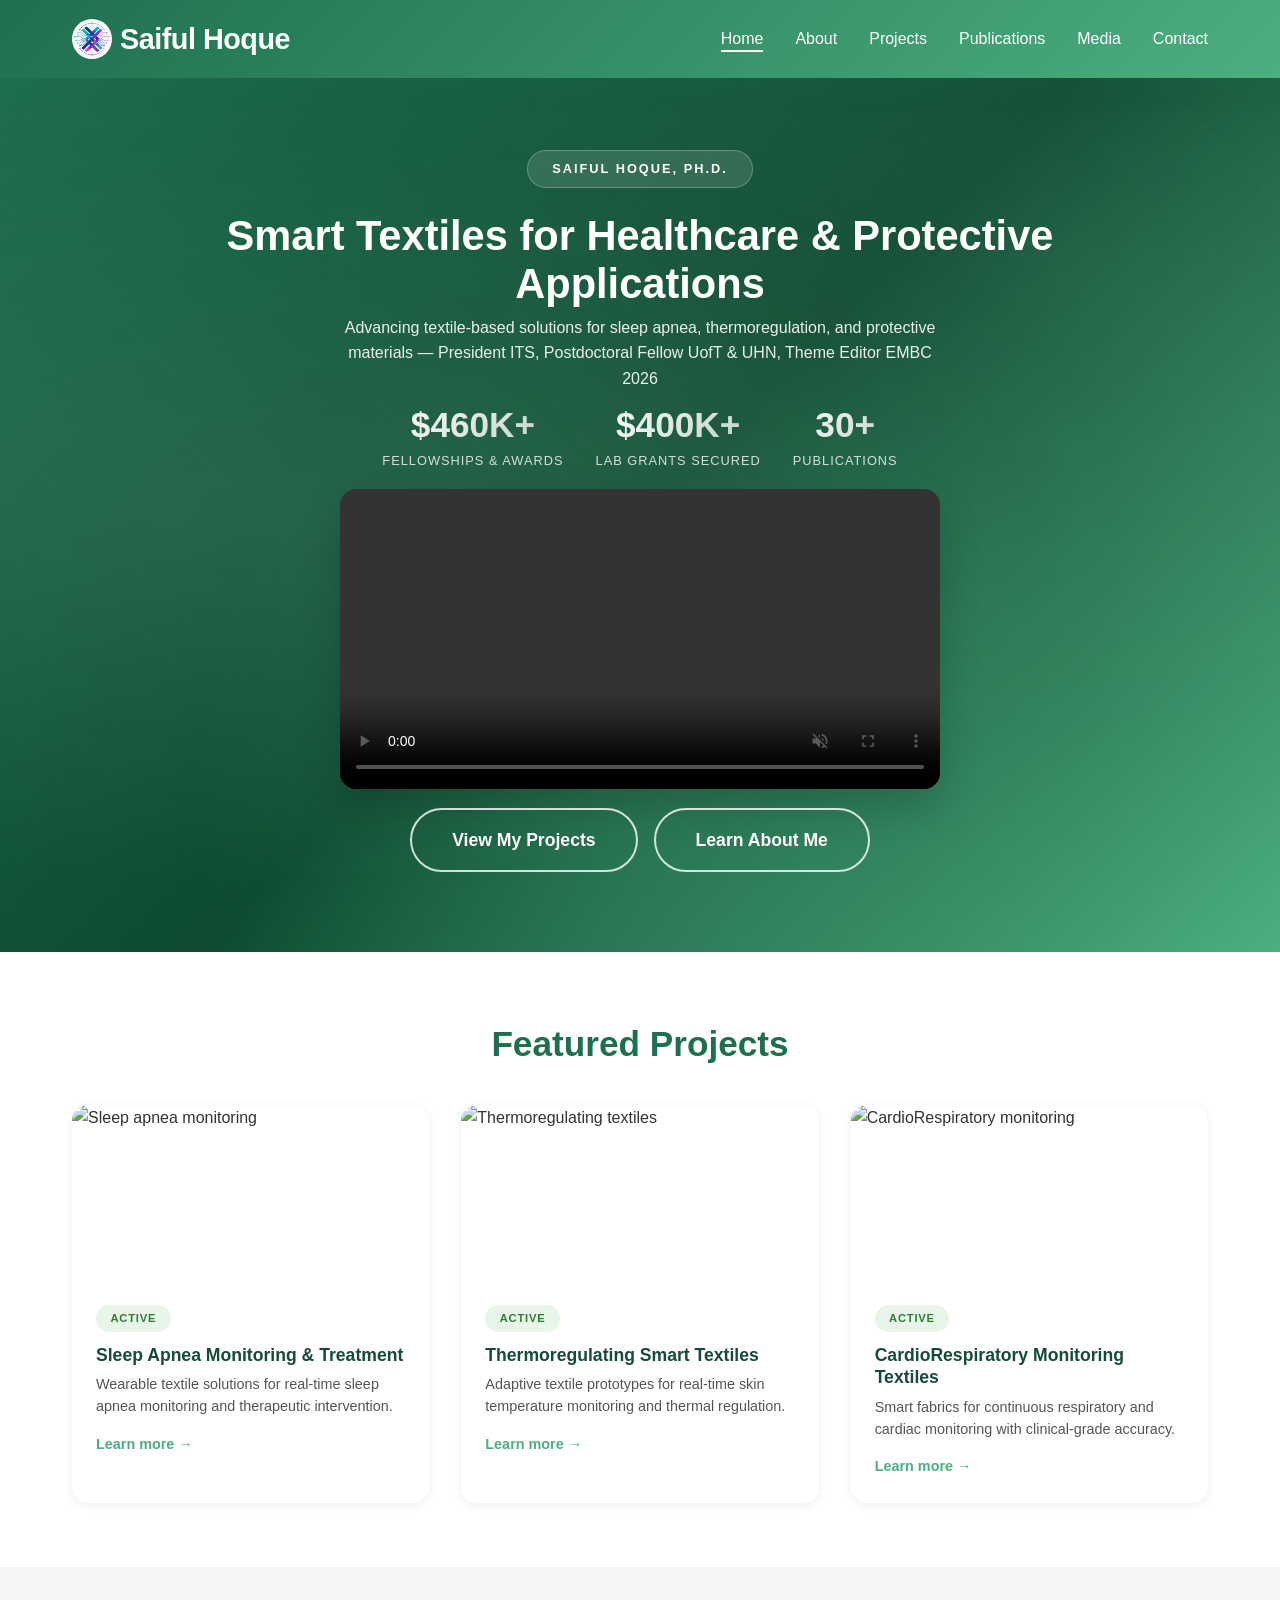
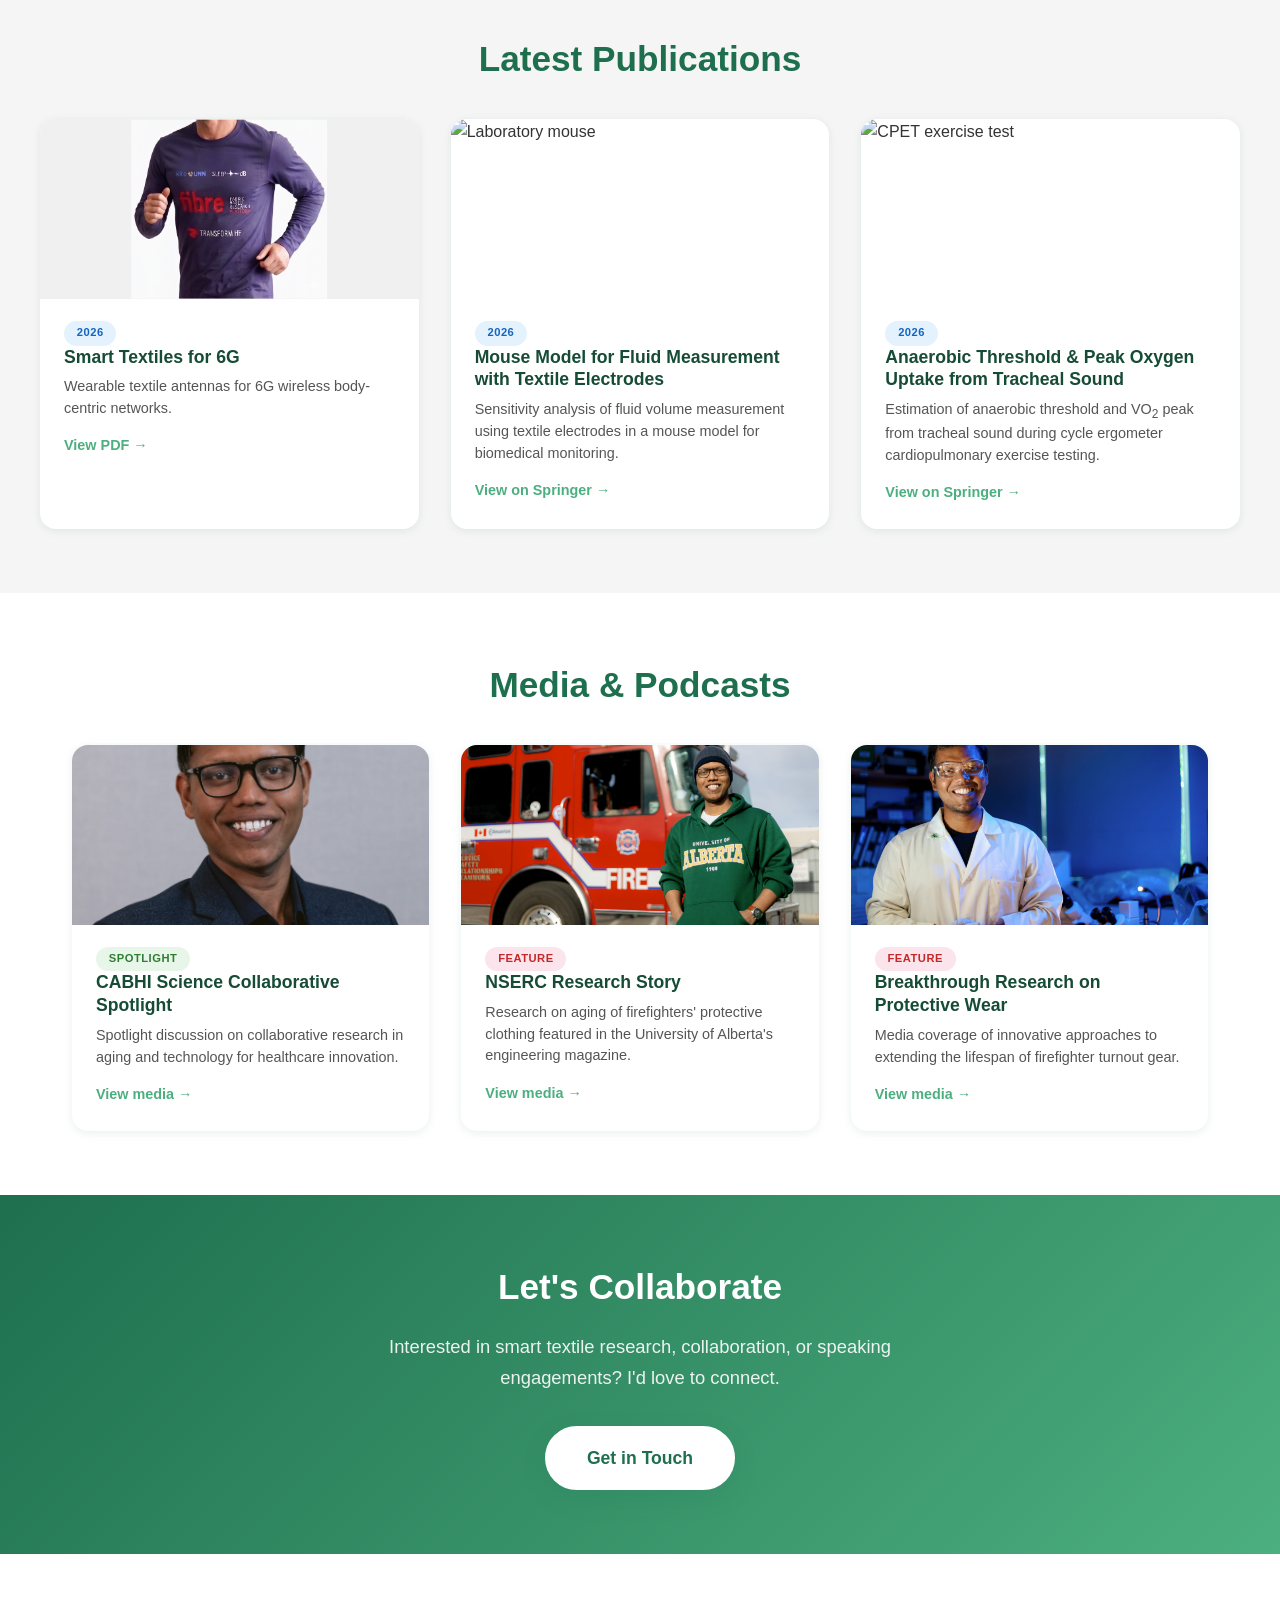
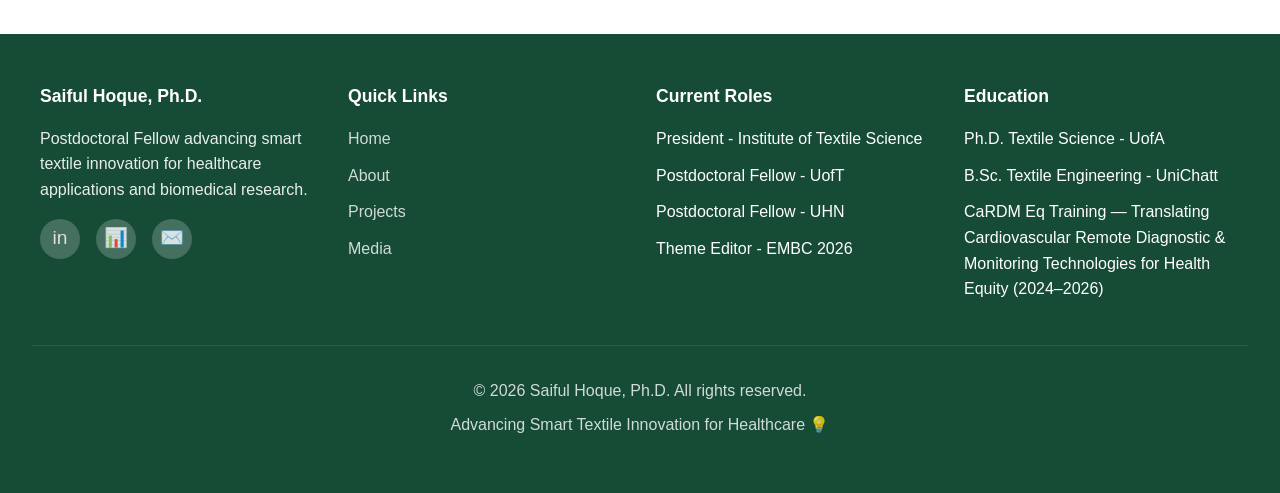
==== commit d1c51c26: "Remove Mentor KITE Creates, add CaRDM Eq Training to footer education" ====
--- a/index.html
+++ b/index.html
@@ -63,7 +63,7 @@
     </section>
 
     <section class="home-featured">
-        <h2>Featured Projects</h2>
+        <h2><a href="projects.html" style="color: inherit; text-decoration: none;">Featured Projects</a></h2>
         <div class="home-featured-grid">
             <div class="home-card">
                 <img class="home-card-img" src="https://images.unsplash.com/photo-1512678080530-7760d81faba6?w=400&q=80" alt="Sleep apnea monitoring">
@@ -97,7 +97,7 @@
 
     <section class="home-featured" style="background: var(--light-gray); padding-top: 4rem; padding-bottom: 4rem; max-width: none;">
         <div style="max-width: 1200px; margin: 0 auto;">
-            <h2>Latest Publications</h2>
+            <h2><a href="publications.html" style="color: inherit; text-decoration: none;">Latest Publications</a></h2>
             <div class="home-featured-grid">
                 <div class="home-card">
                     <img class="home-card-img" src="images/01.png" alt="Smart Textiles 6G" style="object-fit: contain; background: #f0f0f0;">
@@ -198,7 +198,7 @@
                     <li>Postdoctoral Fellow - UofT</li>
                     <li>Postdoctoral Fellow - UHN</li>
                     <li>Theme Editor - EMBC 2026</li>
-                    <li>Mentor - KITE Creates</li>
+
                 </ul>
             </div>
 
@@ -207,6 +207,7 @@
                 <ul>
                     <li>Ph.D. Textile Science - UofA</li>
                     <li>B.Sc. Textile Engineering - UniChatt</li>
+                    <li>CaRDM Eq Training — Translating Cardiovascular Remote Diagnostic &amp; Monitoring Technologies for Health Equity (2024–2026)</li>
                 </ul>
             </div>
         </div>
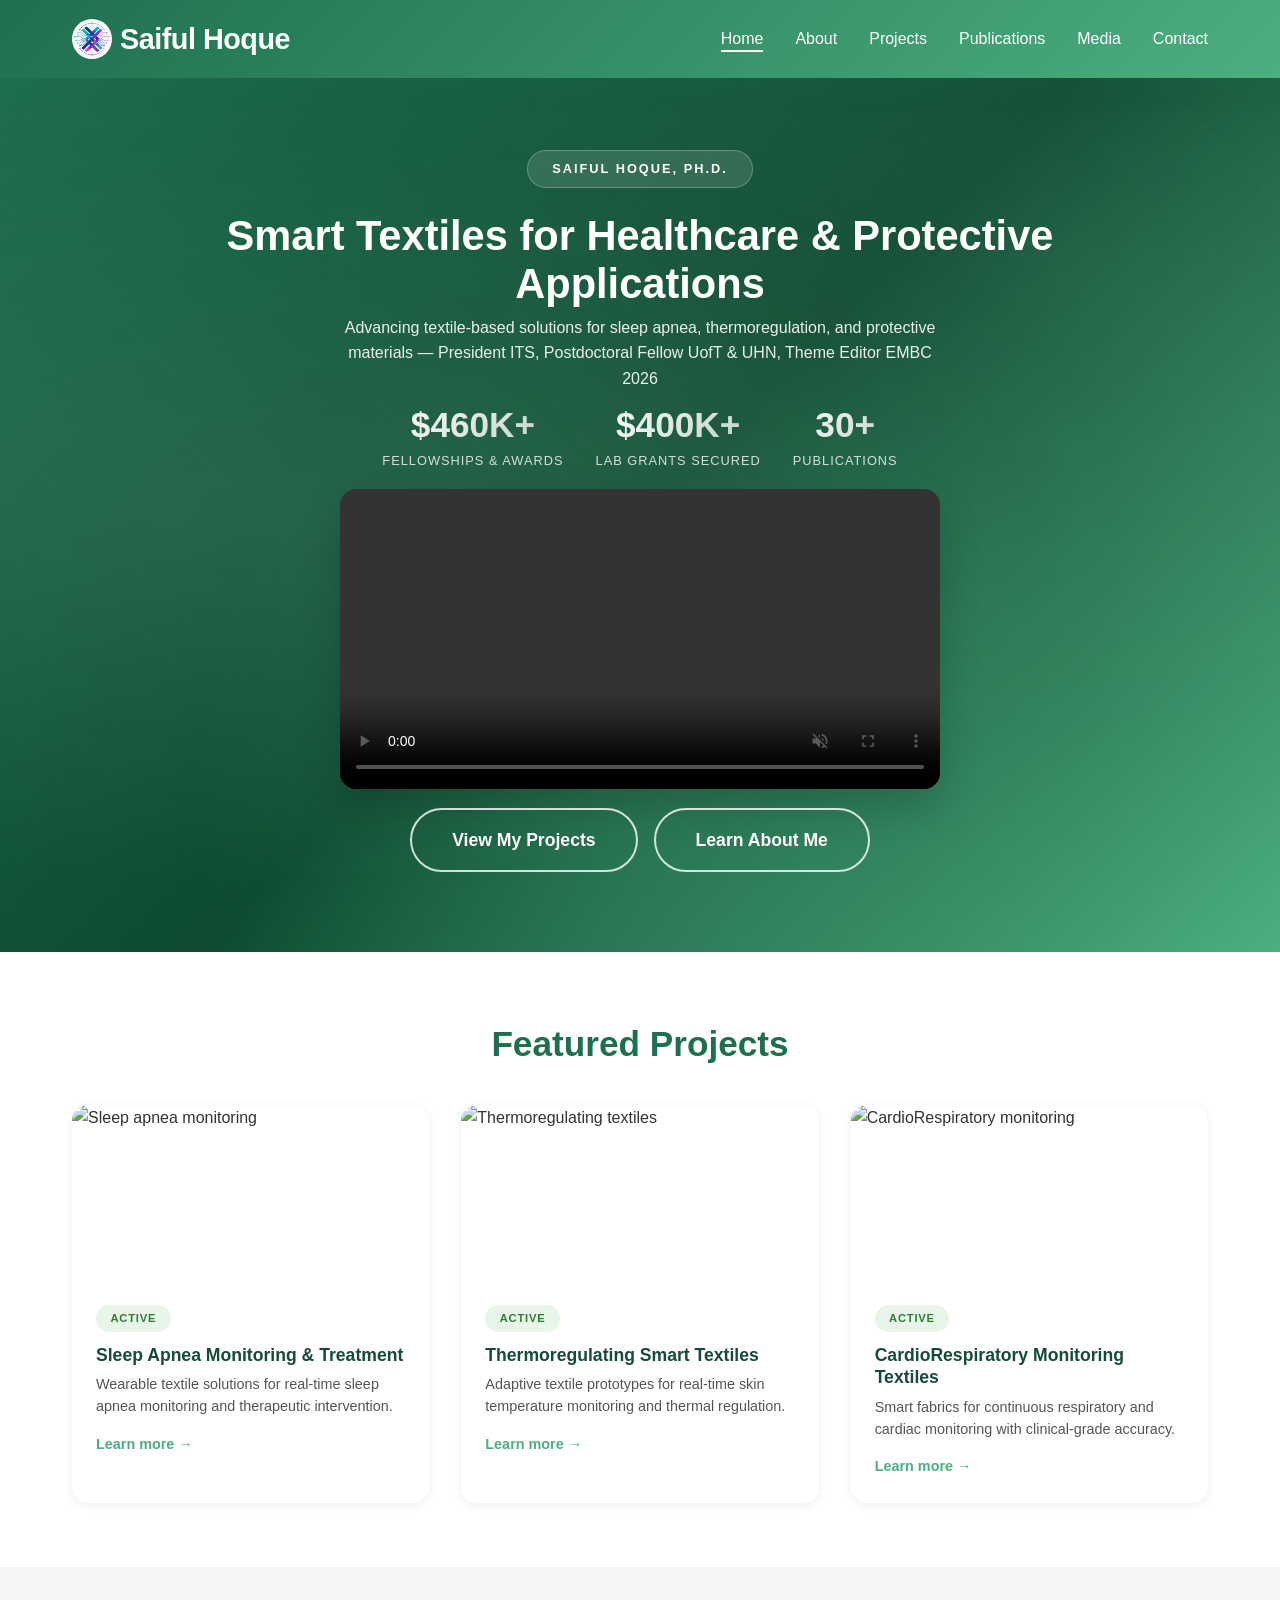
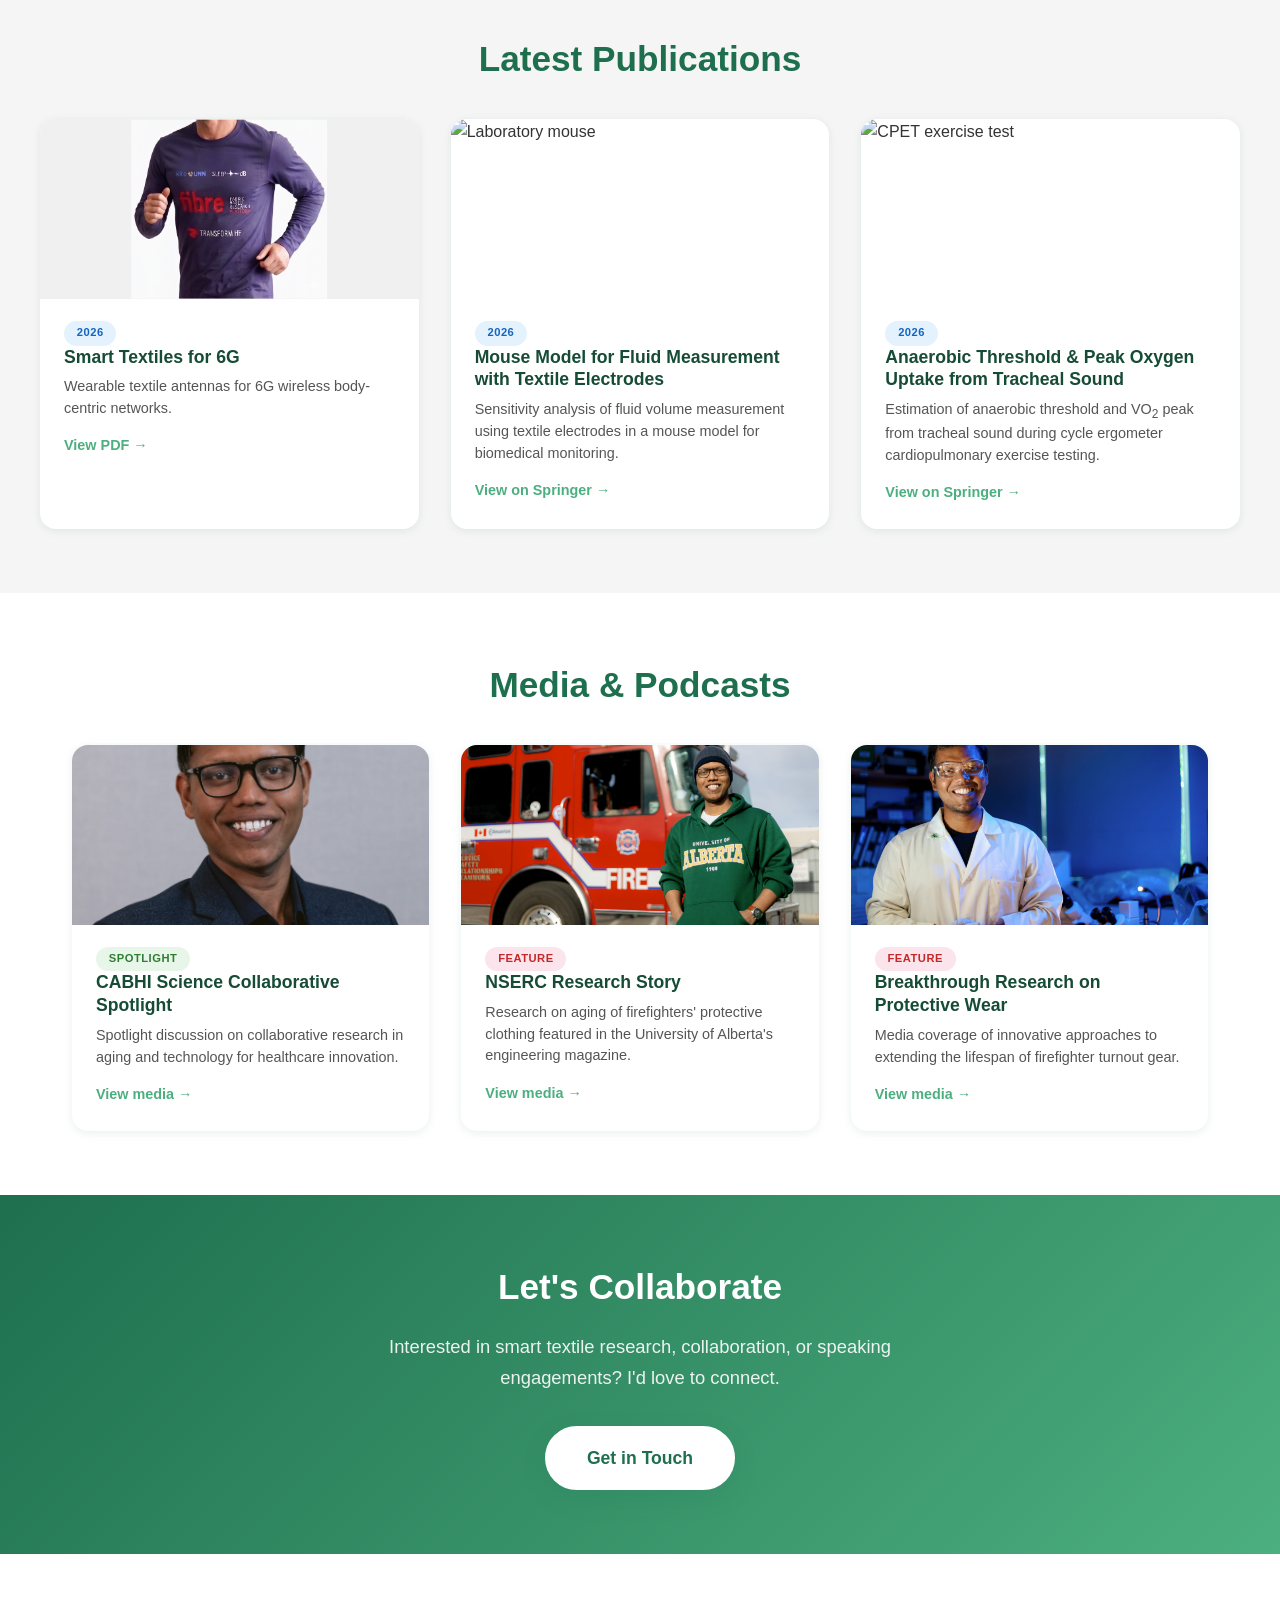
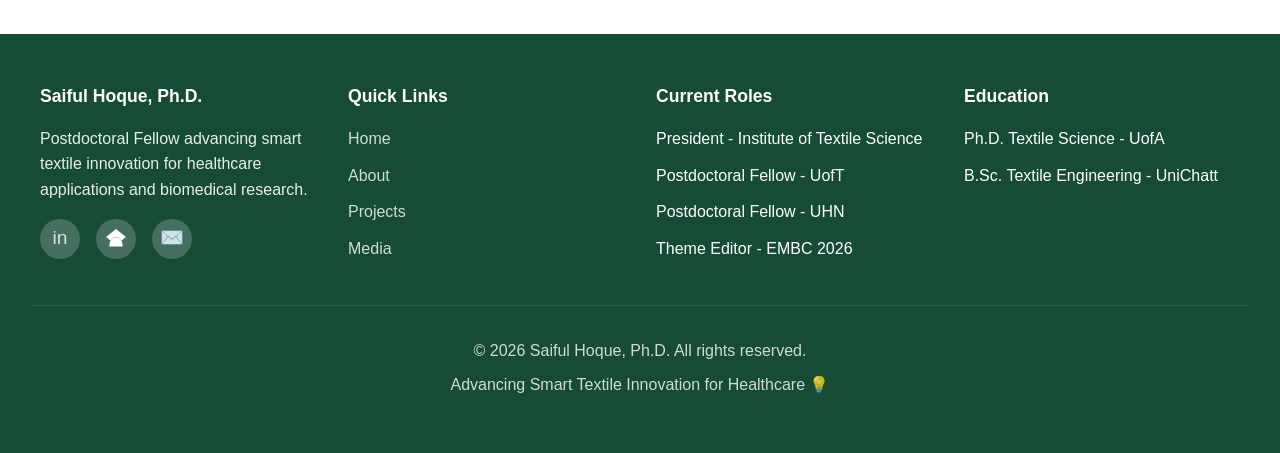
==== commit a8260bba: "Remove CaRDM Eq Training from footer, add target=_blank to social icons, use Google Scholar SVG icon" ====
--- a/index.html
+++ b/index.html
@@ -175,9 +175,9 @@
                 <h3>Saiful Hoque, Ph.D.</h3>
                 <p style="margin-bottom: 1rem; opacity: 0.9;">Postdoctoral Fellow advancing smart textile innovation for healthcare applications and biomedical research.</p>
                 <div class="social-links">
-                    <a href="https://www.linkedin.com/in/saiful-hoque-ph-d-49674812a/" class="social-icon" title="LinkedIn">in</a>
-                    <a href="https://scholar.google.ca/citations?user=ODAR890AAAAJ&hl=en&oi=ao" class="social-icon" title="Google Scholar">📊</a>
-                    <a href="mailto:saiful.uofa@gmail.com" class="social-icon" title="Email">✉️</a>
+                    <a href="https://www.linkedin.com/in/saiful-hoque-ph-d-49674812a/" class="social-icon" title="LinkedIn" target="_blank">in</a>
+                    <a href="https://scholar.google.ca/citations?user=ODAR890AAAAJ&hl=en&oi=ao" class="social-icon" title="Google Scholar" target="_blank"><svg viewBox="0 0 24 24" width="20" height="20" fill="white" xmlns="http://www.w3.org/2000/svg"><path d="M5.242 13.769L0 9.5 12 0l12 9.5-5.242 4.269C17.548 11.249 14.978 9.5 12 9.5c-2.977 0-5.548 1.748-6.758 4.269z"/><path d="M12 10a7 7 0 0 0-6.758 4.269l-.2.001C4.472 16.821 4 18.812 4 21h16c0-2.188-.472-4.179-1.042-6.73l-.2-.001A7 7 0 0 0 12 10z"/></svg></a>
+                    <a href="mailto:saiful.uofa@gmail.com" class="social-icon" title="Email" target="_blank">✉️</a>
                 </div>
             </div>
 
@@ -207,7 +207,6 @@
                 <ul>
                     <li>Ph.D. Textile Science - UofA</li>
                     <li>B.Sc. Textile Engineering - UniChatt</li>
-                    <li>CaRDM Eq Training — Translating Cardiovascular Remote Diagnostic &amp; Monitoring Technologies for Health Equity (2024–2026)</li>
                 </ul>
             </div>
         </div>
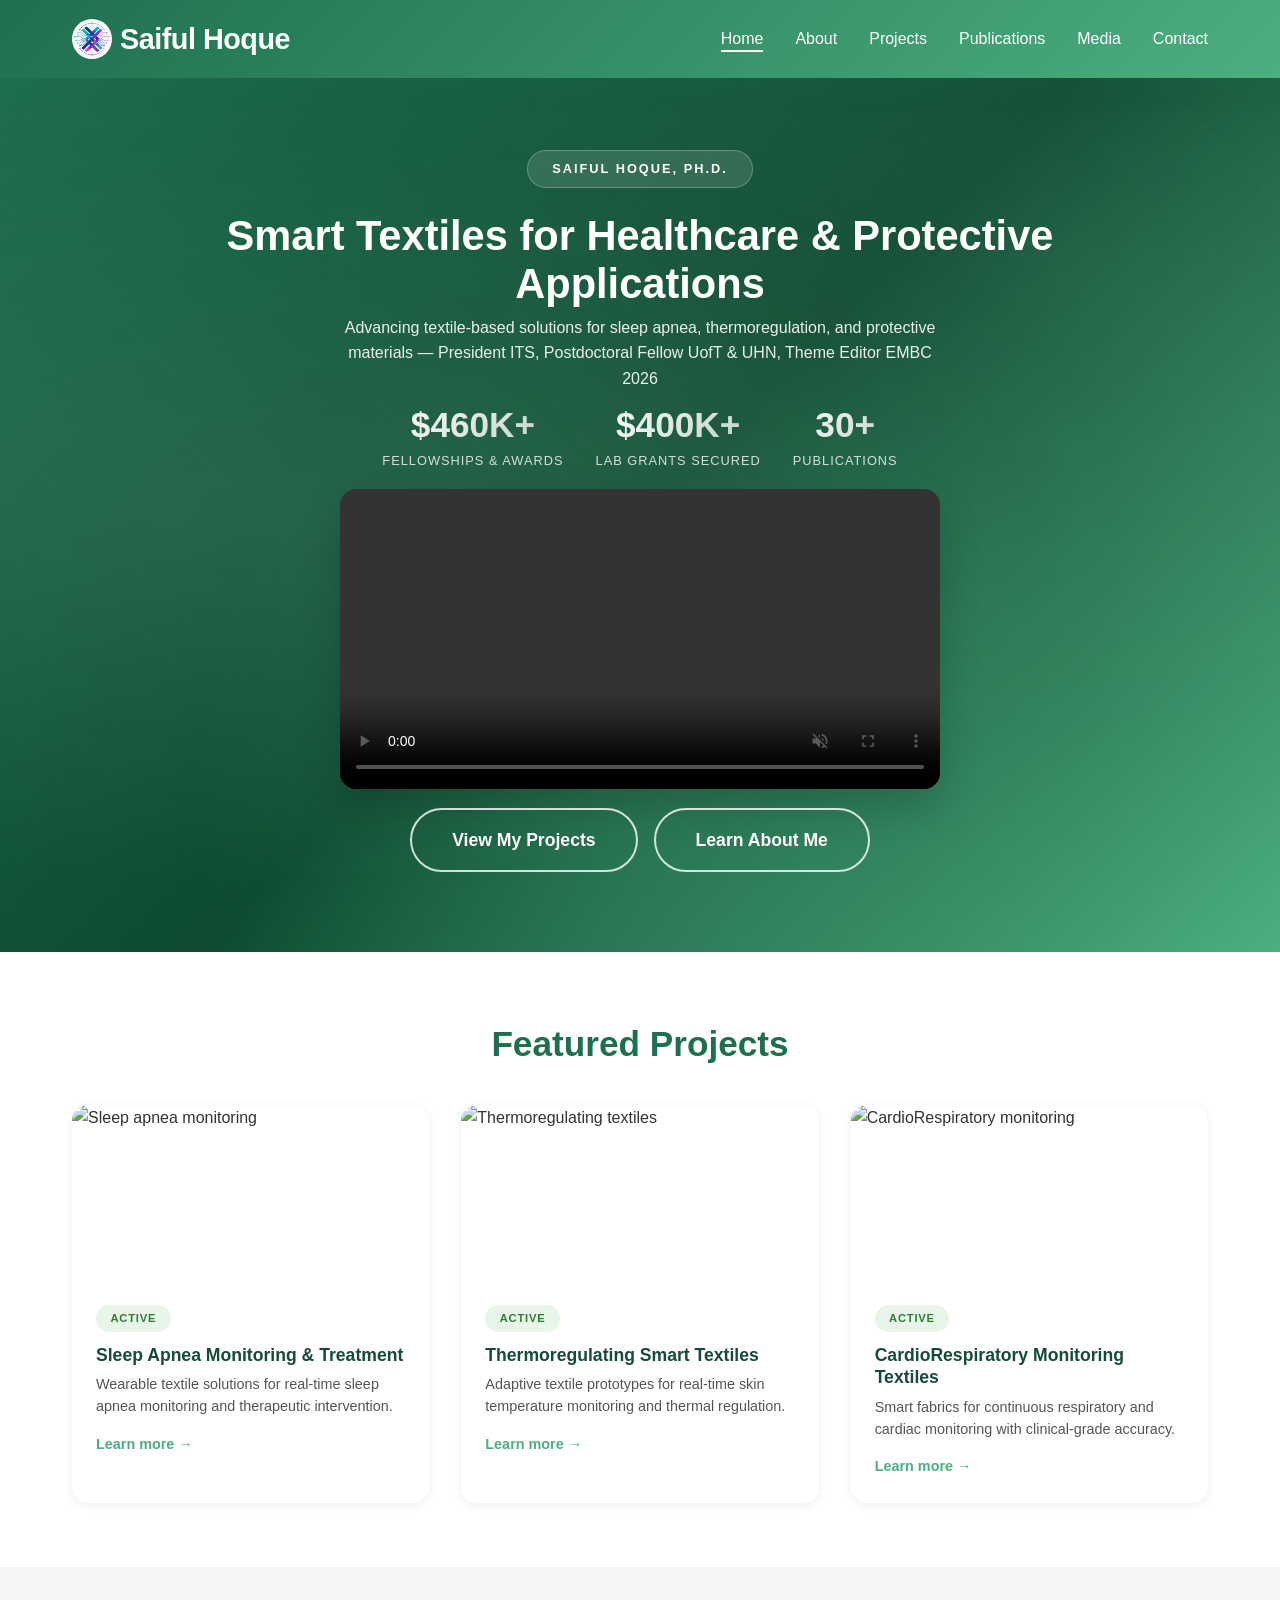
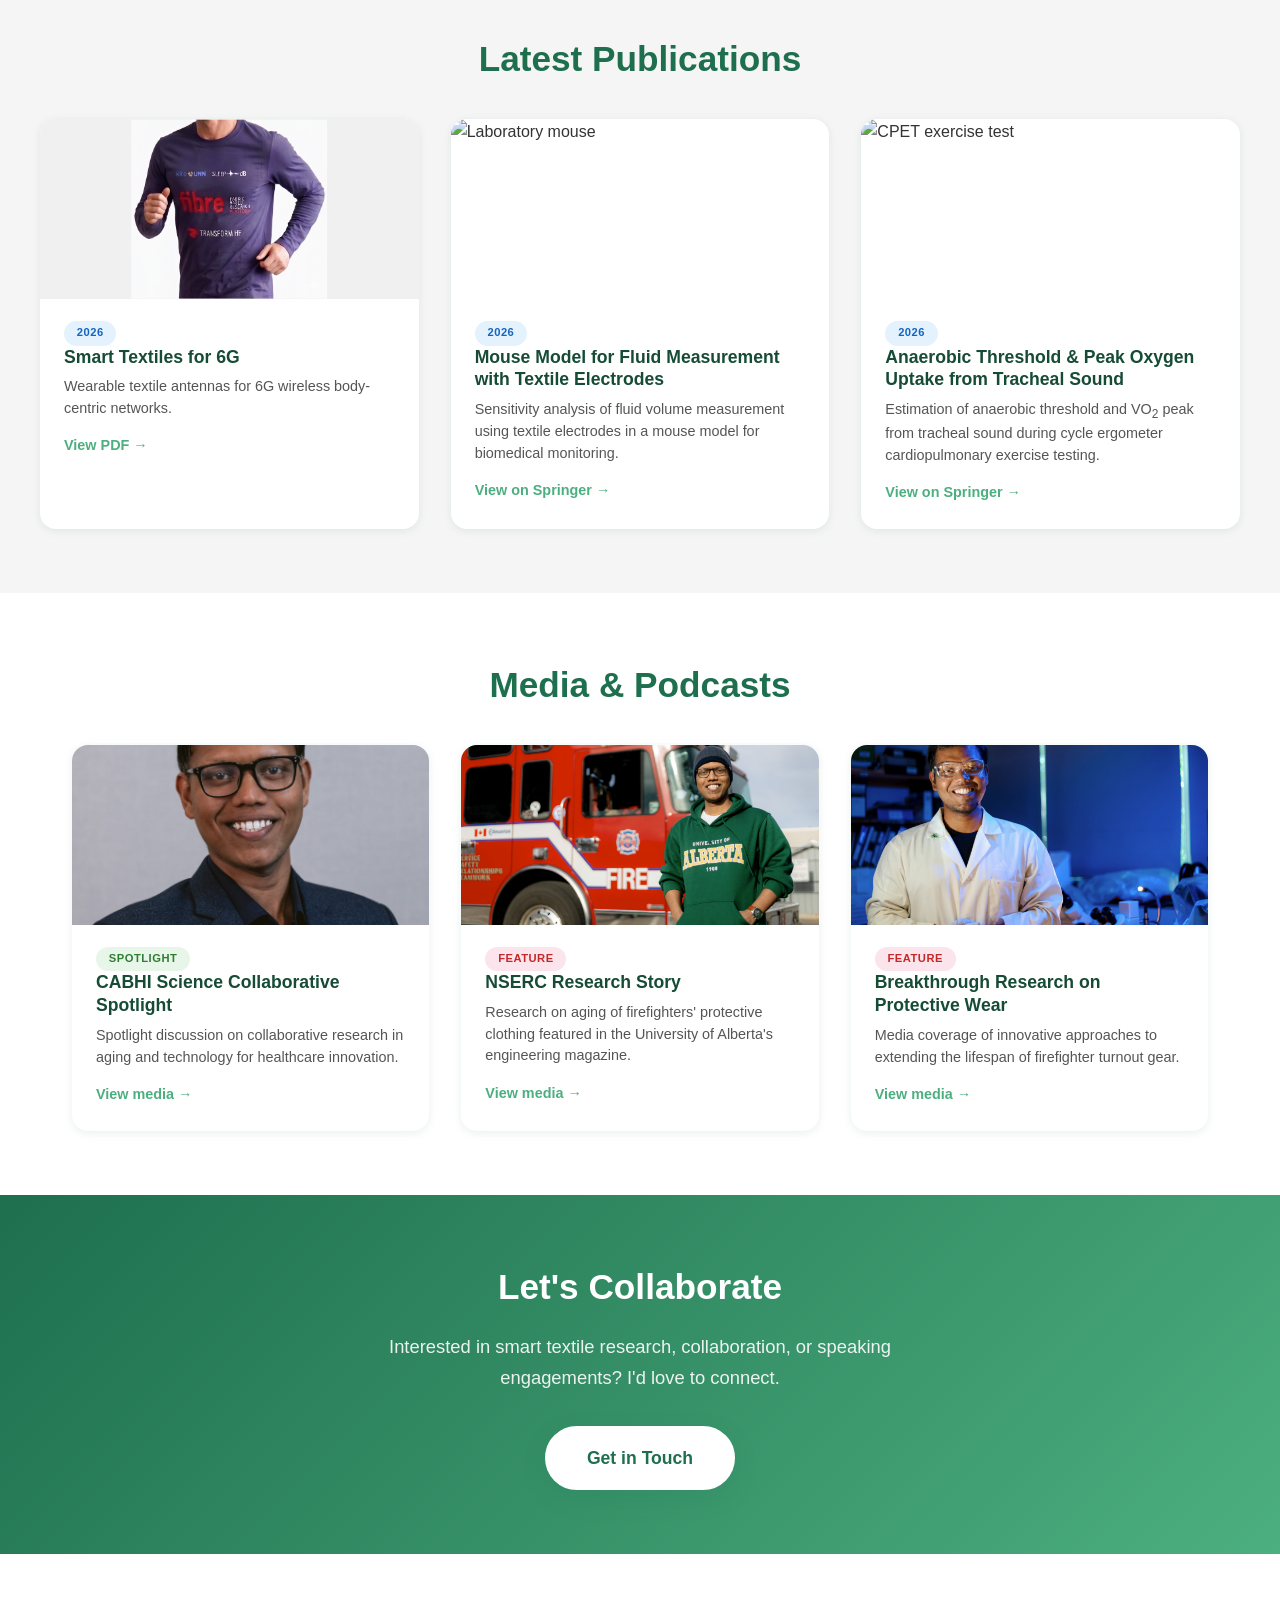
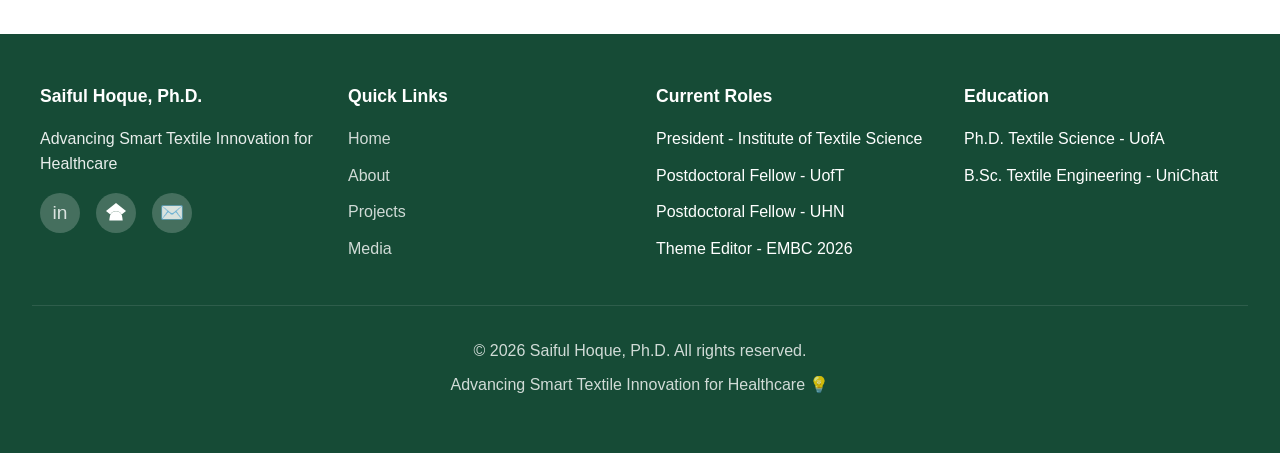
==== commit b2295ae6: "Update copyright to 2026, unify tagline to 'Advancing Smart Textile Innovation for Healthcare' acros" ====
--- a/index.html
+++ b/index.html
@@ -173,7 +173,7 @@
         <div class="footer-container">
             <div class="footer-section">
                 <h3>Saiful Hoque, Ph.D.</h3>
-                <p style="margin-bottom: 1rem; opacity: 0.9;">Postdoctoral Fellow advancing smart textile innovation for healthcare applications and biomedical research.</p>
+                <p style="margin-bottom: 1rem; opacity: 0.9;">Advancing Smart Textile Innovation for Healthcare</p>
                 <div class="social-links">
                     <a href="https://www.linkedin.com/in/saiful-hoque-ph-d-49674812a/" class="social-icon" title="LinkedIn" target="_blank">in</a>
                     <a href="https://scholar.google.ca/citations?user=ODAR890AAAAJ&hl=en&oi=ao" class="social-icon" title="Google Scholar" target="_blank"><svg viewBox="0 0 24 24" width="20" height="20" fill="white" xmlns="http://www.w3.org/2000/svg"><path d="M5.242 13.769L0 9.5 12 0l12 9.5-5.242 4.269C17.548 11.249 14.978 9.5 12 9.5c-2.977 0-5.548 1.748-6.758 4.269z"/><path d="M12 10a7 7 0 0 0-6.758 4.269l-.2.001C4.472 16.821 4 18.812 4 21h16c0-2.188-.472-4.179-1.042-6.73l-.2-.001A7 7 0 0 0 12 10z"/></svg></a>
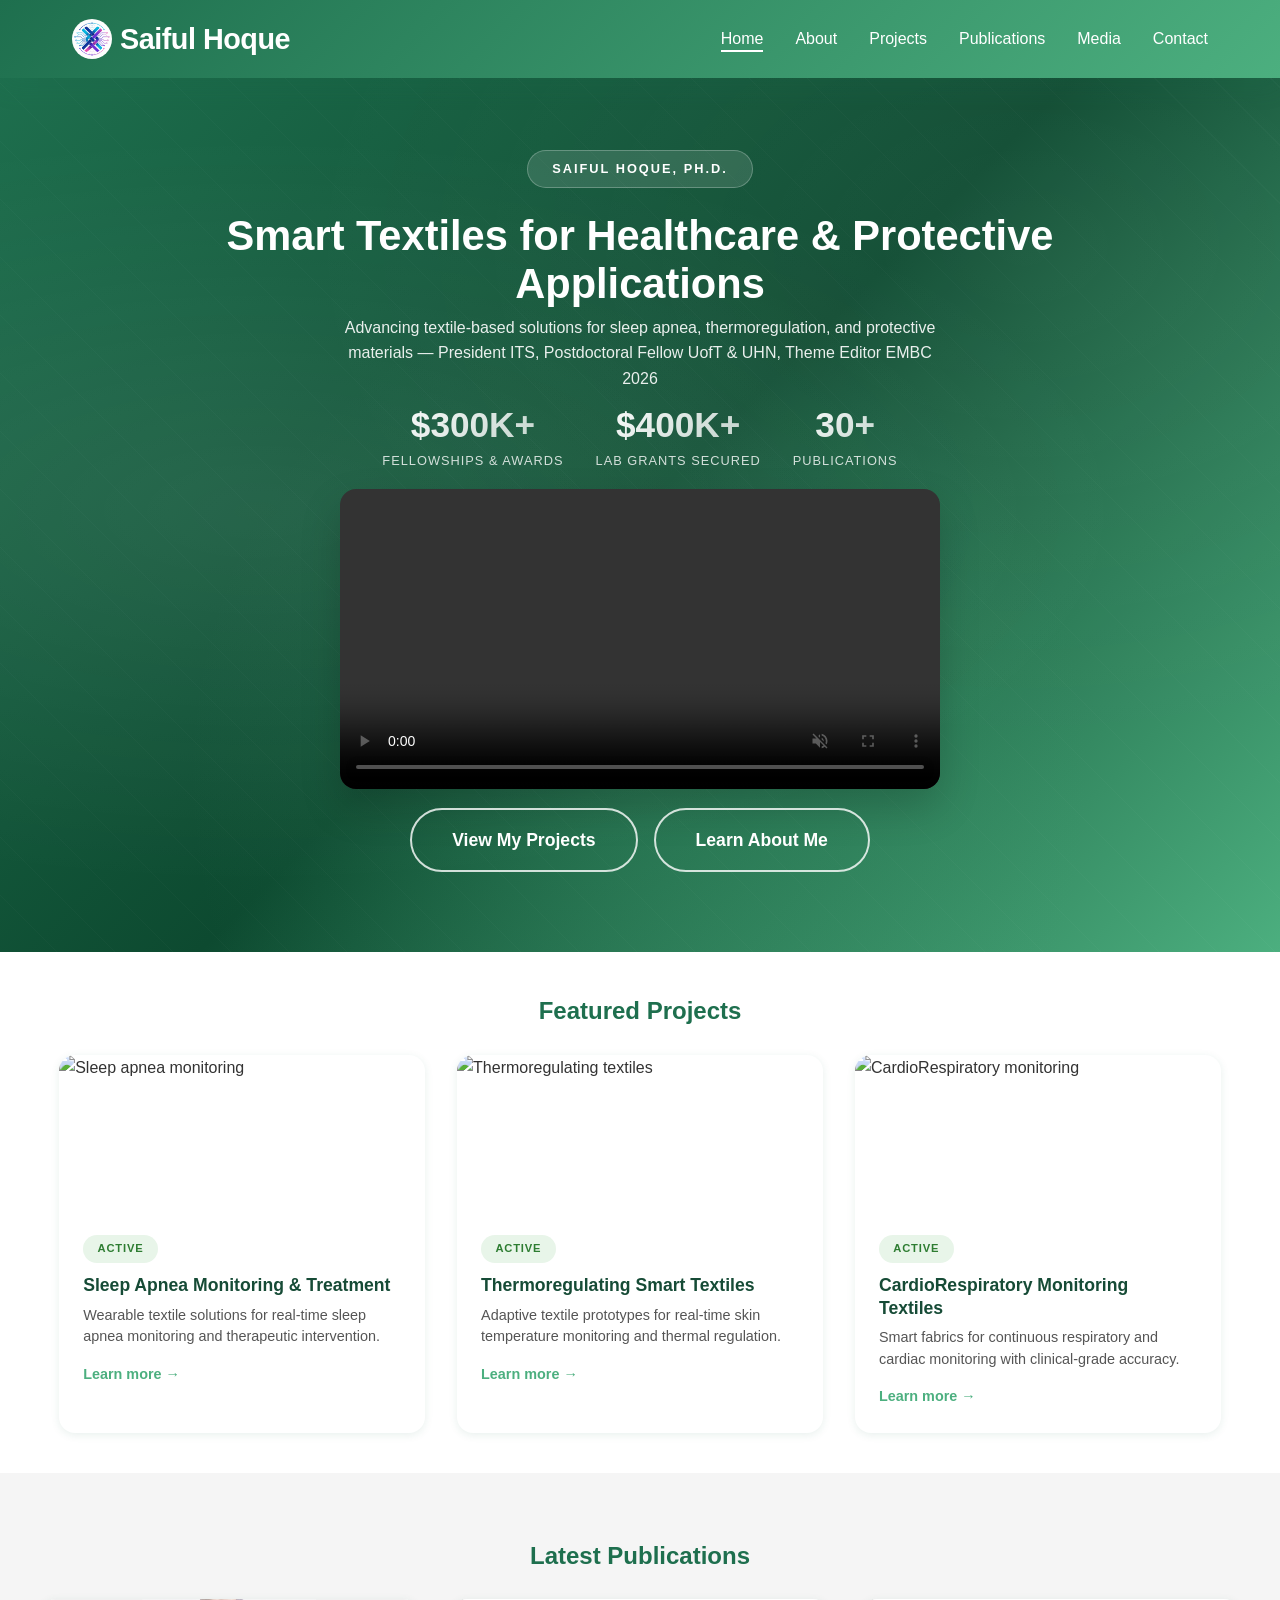
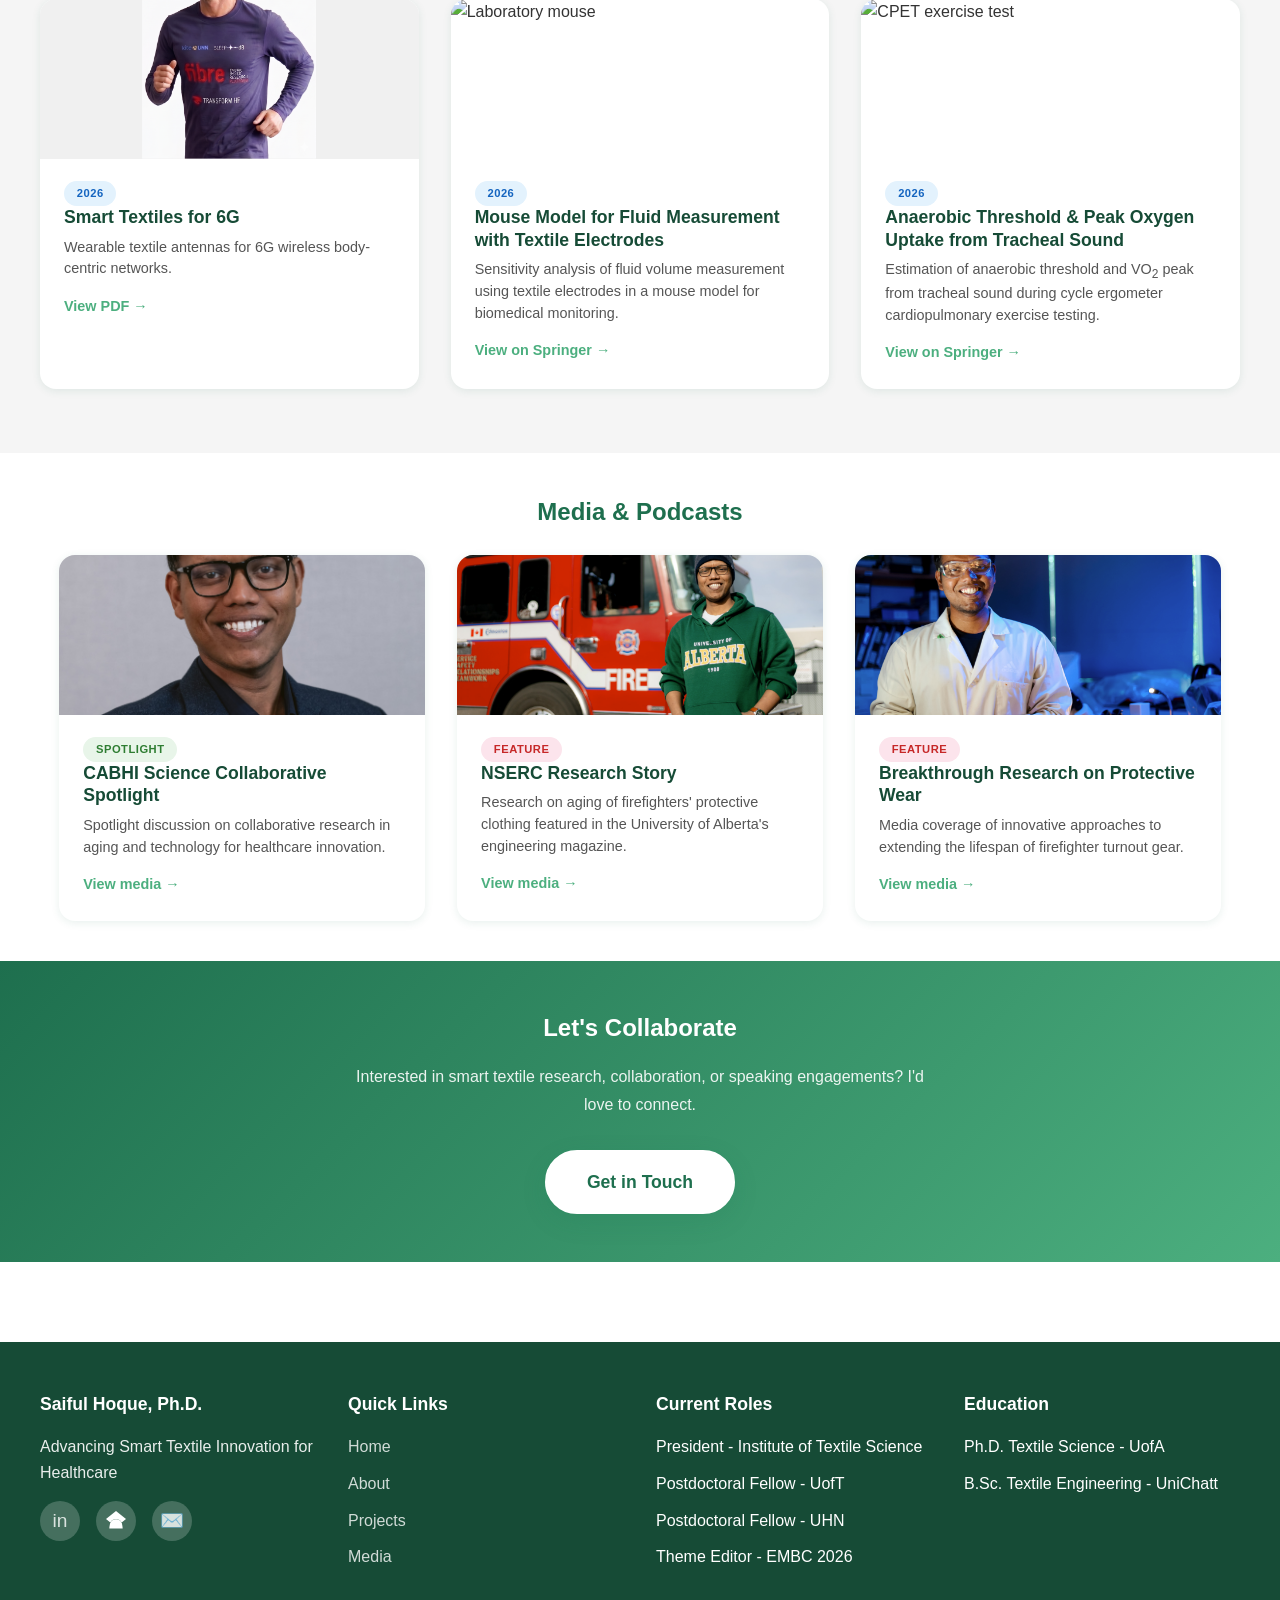
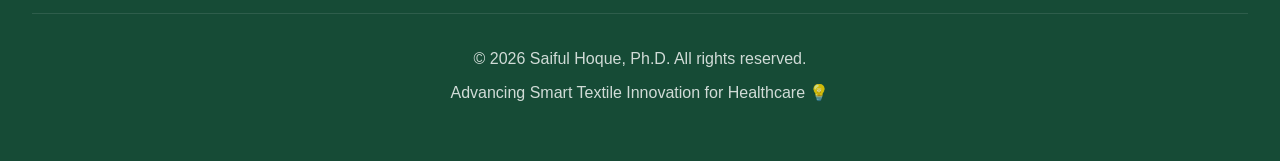
==== commit 966ec45d: "Update Fellowship & Awards stat: $460K+ to $300K+" ====
--- a/index.html
+++ b/index.html
@@ -38,7 +38,7 @@
             <p>Advancing textile-based solutions for sleep apnea, thermoregulation, and protective materials — President ITS, Postdoctoral Fellow UofT &amp; UHN, Theme Editor EMBC 2026</p>
             <div class="media-stats">
                 <div class="stat-item">
-                    <span class="stat-number">$460K+</span>
+                    <span class="stat-number">$300K+</span>
                     <span class="stat-label">Fellowships &amp; Awards</span>
                 </div>
                 <div class="stat-item">
--- a/styles.css
+++ b/styles.css
@@ -150,12 +150,17 @@
     }
 
     nav a {
-        padding: 0.5rem 0;
+        padding: 0.65rem 0;
         display: block;
     }
 
     nav a::after {
         display: none;
+    }
+
+    nav a.active {
+        opacity: 0.85;
+        text-decoration: underline;
     }
 
     .menu-toggle.active span:nth-child(1) {
@@ -602,35 +607,51 @@
     }
 
     .about-card {
-        grid-template-columns: 1fr;
+        display: flex;
+        flex-direction: column;
+        grid-template-columns: none;
     }
 
     .about-card:nth-of-type(even) {
-        grid-template-columns: 1fr;
-    }
-
-    .about-card:nth-of-type(even) .about-card-img {
-        grid-column: 1;
-    }
-
+        display: flex;
+        flex-direction: column;
+        grid-template-columns: none;
+    }
+
+    .about-card:nth-of-type(even) .about-card-img,
     .about-card:nth-of-type(even) .about-card-content {
-        grid-column: 1;
+        grid-column: auto;
+        grid-row: auto;
     }
 
     .about-card-img {
+        height: auto;
         min-height: 200px;
     }
 
     .about-card-content {
         padding: 1.5rem;
+        max-width: 100%;
+        overflow-wrap: break-word;
+        word-break: break-word;
+    }
+
+    .about-card-content ul {
+        grid-template-columns: 1fr;
+    }
+
+    .about-card-content ul li {
+        overflow-wrap: break-word;
+        word-break: break-word;
+    }
+
+    .about-card-content p {
+        overflow-wrap: break-word;
+        word-break: break-word;
     }
 
     .about-card-content h3 {
         font-size: 1.2rem;
-    }
-
-    .about-card-content ul {
-        grid-template-columns: 1fr;
     }
 
     .expertise-grid {
@@ -1127,12 +1148,11 @@
     display: flex;
     justify-content: center;
     gap: 3rem;
-    flex-wrap: nowrap;
+    flex-wrap: wrap;
 }
 
 .stat-item {
     text-align: center;
-    white-space: nowrap;
 }
 
 .stat-number {
@@ -1375,24 +1395,39 @@
 
 @media (max-width: 768px) {
     .media-card {
-        grid-template-columns: 1fr;
+        display: flex;
+        flex-direction: column;
+        grid-template-columns: none;
     }
 
     /* Reset alternating layout on mobile */
     .media-category .media-card:nth-of-type(even) {
-        grid-template-columns: 1fr;
-    }
-
-    .media-category .media-card:nth-of-type(even) .media-thumbnail {
-        grid-column: 1;
-    }
-
+        display: flex;
+        flex-direction: column;
+        grid-template-columns: none;
+    }
+
+    .media-category .media-card:nth-of-type(even) .media-thumbnail,
     .media-category .media-card:nth-of-type(even) .media-content {
-        grid-column: 1;
+        grid-column: auto;
+        grid-row: auto;
     }
 
     .media-thumbnail {
+        height: auto;
         min-height: 200px;
+    }
+
+    .media-content {
+        padding: 1.5rem;
+        max-width: 100%;
+        overflow-wrap: break-word;
+        word-break: break-word;
+    }
+
+    .media-content p {
+        overflow-wrap: break-word;
+        word-break: break-word;
     }
 
     .media-content {
@@ -2121,27 +2156,38 @@
 
 @media (max-width: 768px) {
     .proj-card {
-        grid-template-columns: 1fr;
+        display: flex;
+        flex-direction: column;
+        grid-template-columns: none;
     }
 
     .proj-card:nth-of-type(even) {
-        grid-template-columns: 1fr;
-    }
-
-    .proj-card:nth-of-type(even) .proj-card-img {
-        grid-column: 1;
-    }
-
+        display: flex;
+        flex-direction: column;
+        grid-template-columns: none;
+    }
+
+    .proj-card:nth-of-type(even) .proj-card-img,
     .proj-card:nth-of-type(even) .proj-card-content {
-        grid-column: 1;
+        grid-column: auto;
+        grid-row: auto;
     }
 
     .proj-card-img {
+        height: auto;
         min-height: 200px;
     }
 
     .proj-card-content {
         padding: 1.5rem;
+        max-width: 100%;
+        overflow-wrap: break-word;
+        word-break: break-word;
+    }
+
+    .proj-card-content p {
+        overflow-wrap: break-word;
+        word-break: break-word;
     }
 
     .proj-highlights {
@@ -2457,7 +2503,8 @@
         align-items: center;
     }
 
-    .home-hero-buttons .cta-button {
+.home-hero-buttons .cta-button,
+    .home-hero-buttons .cta-button-outline {
         width: 100%;
         max-width: 300px;
     }
@@ -2488,6 +2535,101 @@
     }
 }
 
+@media (max-width: 480px) {
+    .media-stats {
+        gap: 0.8rem;
+    }
+
+    .stat-number {
+        font-size: 1.2rem;
+    }
+
+    .stat-label {
+        font-size: 0.6rem;
+        letter-spacing: 0.5px;
+    }
+
+    .section-title {
+        font-size: 1.8rem;
+    }
+
+    .about-hero-text h1 {
+        font-size: 1.8rem;
+    }
+
+    .about-hero-text > p {
+        font-size: 0.9rem;
+    }
+
+    .about-hero-stats .stat-number {
+        font-size: 1.6rem;
+    }
+
+    .about-hero-stats .stat-label {
+        font-size: 0.75rem;
+    }
+
+    .contact-title {
+        font-size: 1.6rem;
+    }
+
+    .publication-hero-content h1 {
+        font-size: 1.5rem;
+    }
+
+    .media-hero-content h1 {
+        font-size: 1.5rem;
+    }
+
+    .project-hero-content h1 {
+        font-size: 1.5rem;
+    }
+
+    .pub-hero-badge,
+    .media-hero-badge {
+        font-size: 0.65rem;
+        padding: 0.3rem 0.8rem;
+    }
+
+    .media-intro {
+        font-size: 0.9rem;
+    }
+
+    .pub-card-content > p {
+        font-size: 0.9rem;
+    }
+
+    .expertise-tag {
+        font-size: 0.85rem;
+    }
+}
+
+    .home-featured {
+        padding: 2.5rem 1.2rem;
+    }
+
+    .home-featured h2 {
+        font-size: 1.5rem;
+        margin-bottom: 1.5rem;
+    }
+
+    .home-card-img {
+        height: 160px;
+    }
+
+    .home-cta {
+        padding: 3rem 1.5rem;
+    }
+
+    .home-cta h2 {
+        font-size: 1.5rem;
+    }
+
+    .home-cta p {
+        font-size: 1rem;
+    }
+}
+
 /* ==================== UTILITIES ==================== */
 .text-center {
     text-align: center;
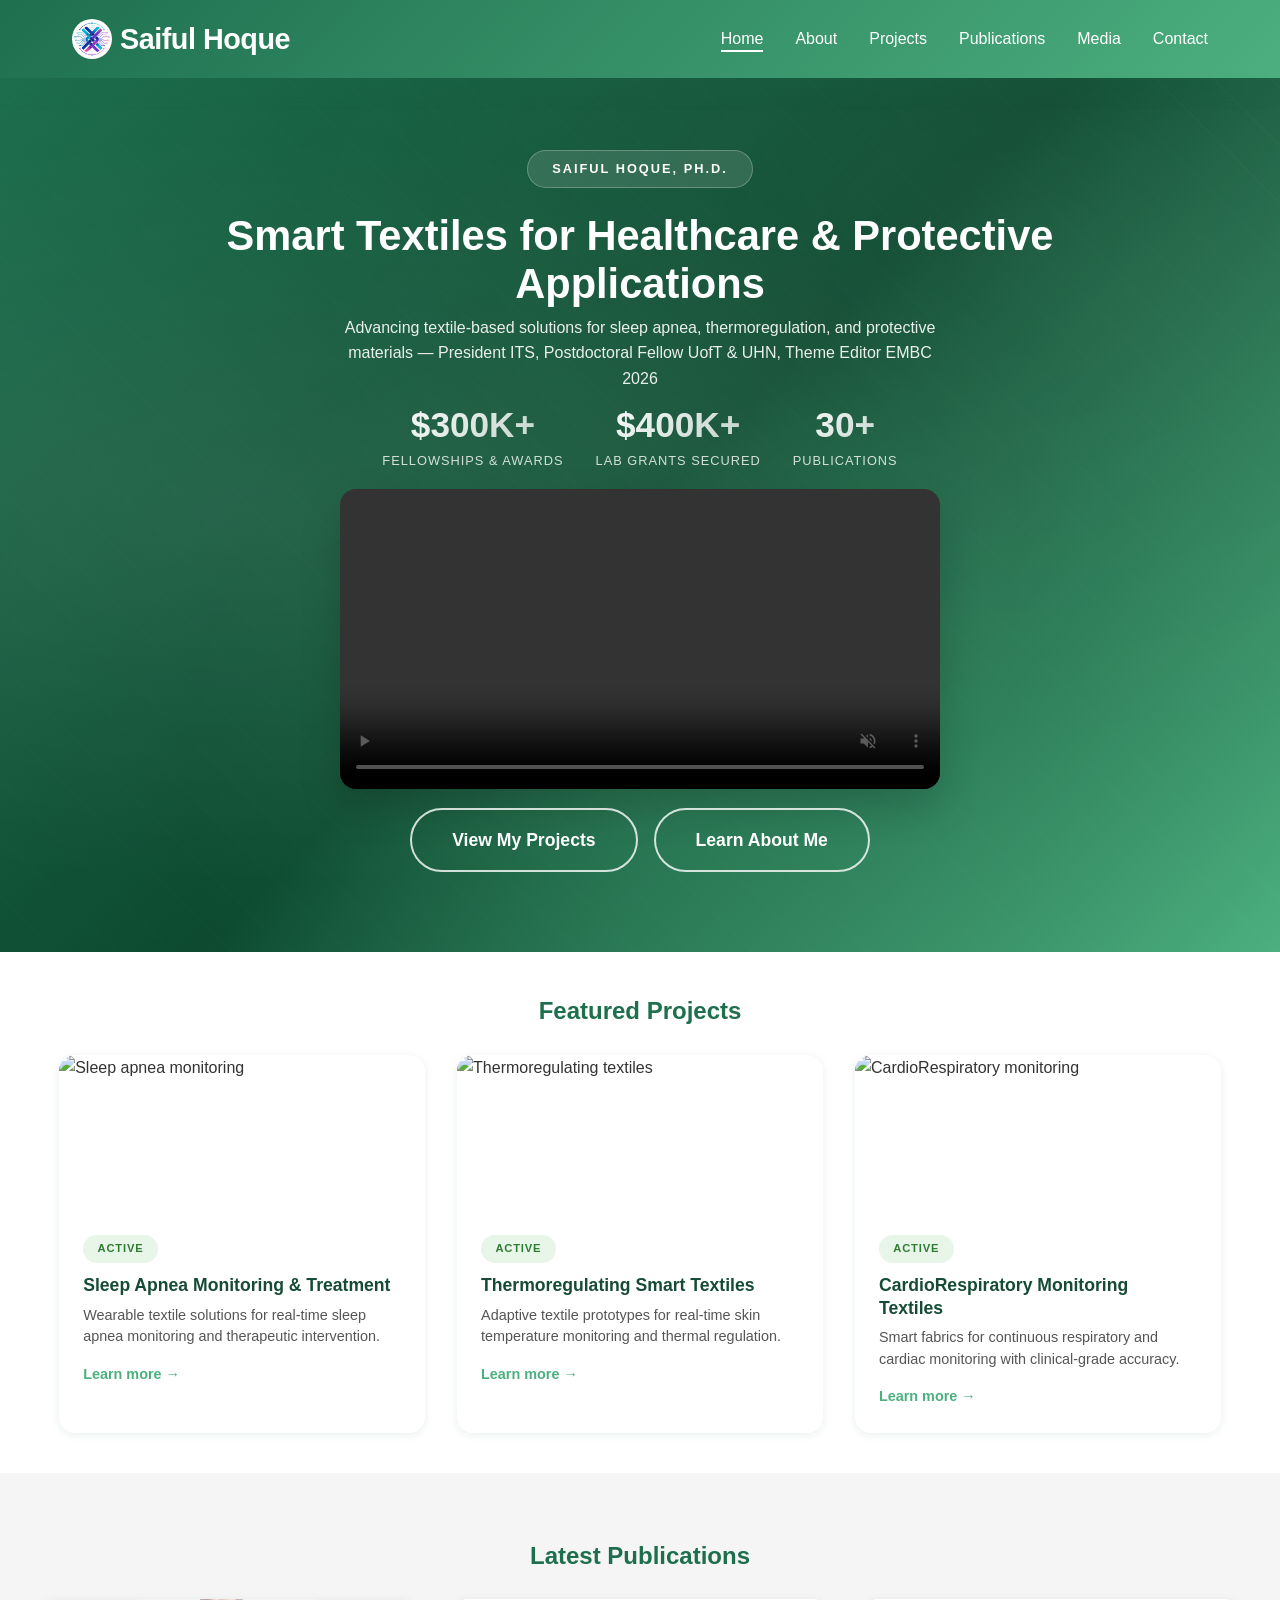
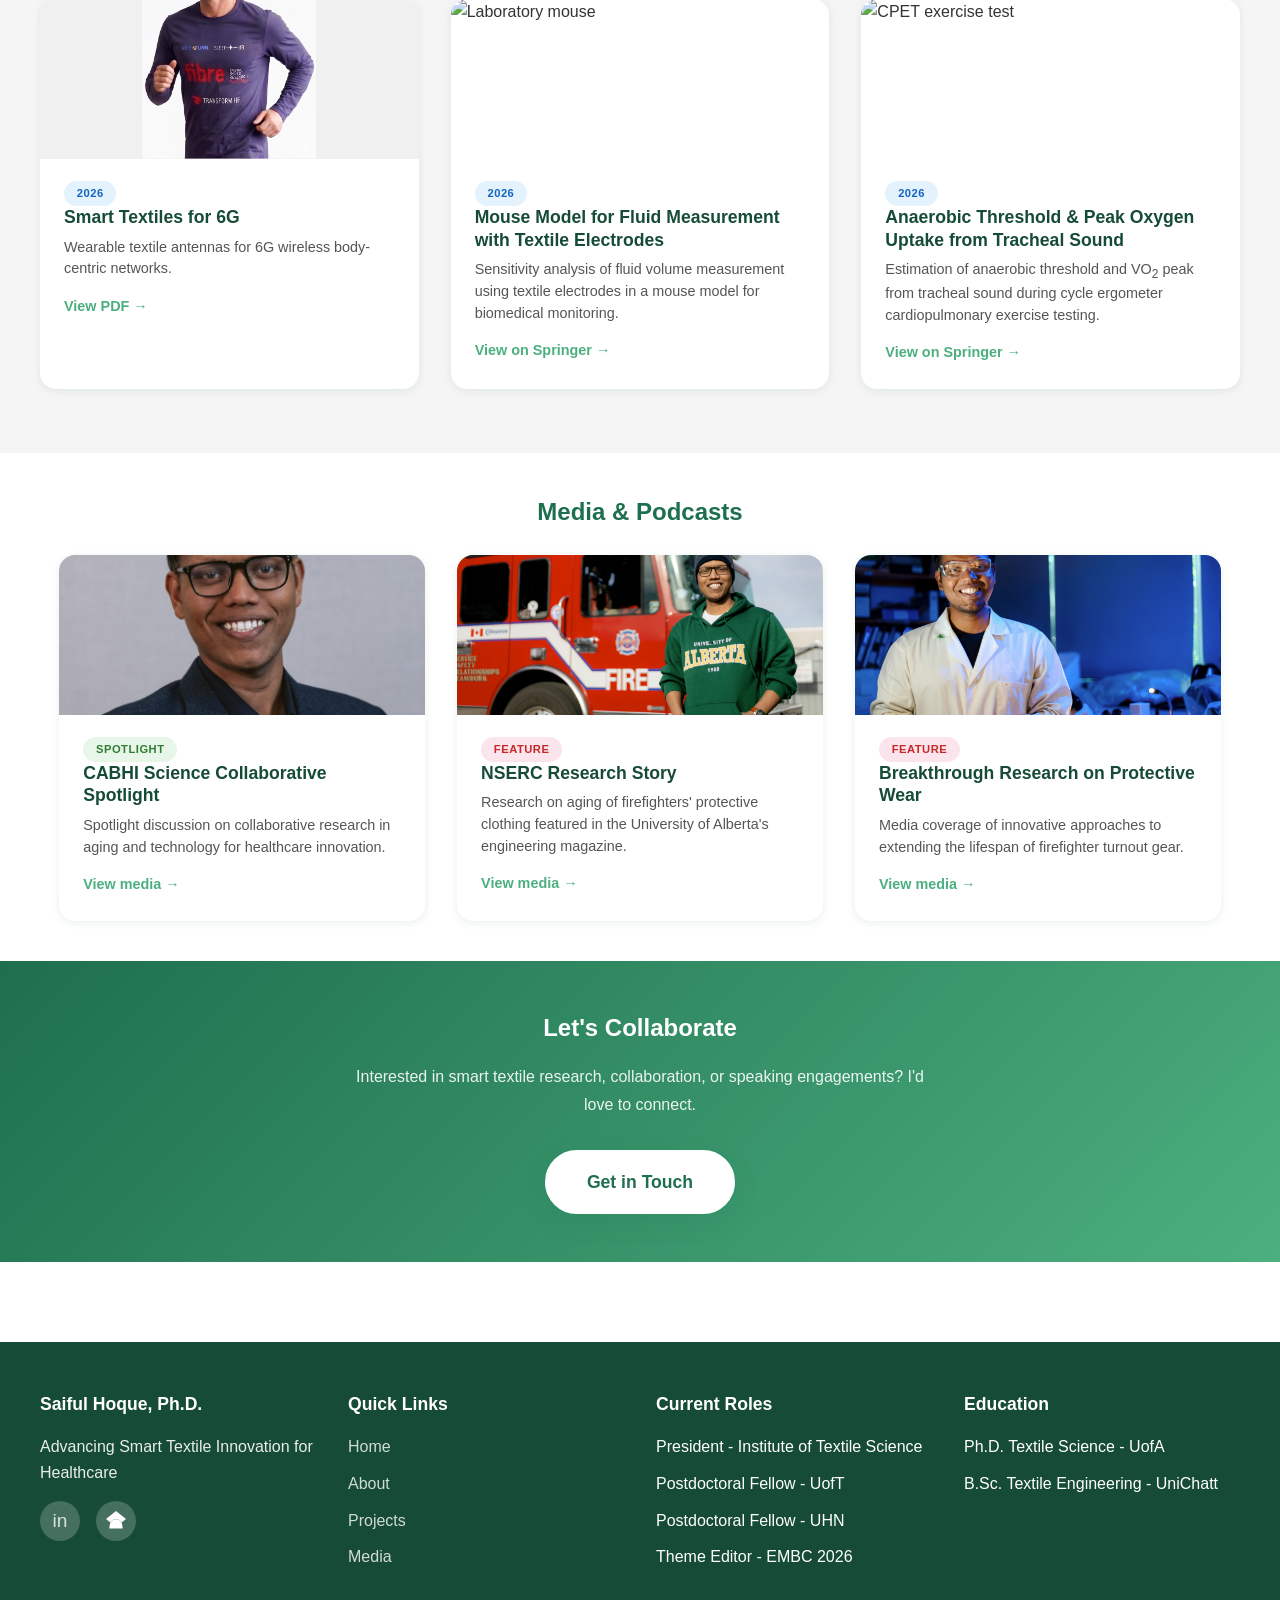
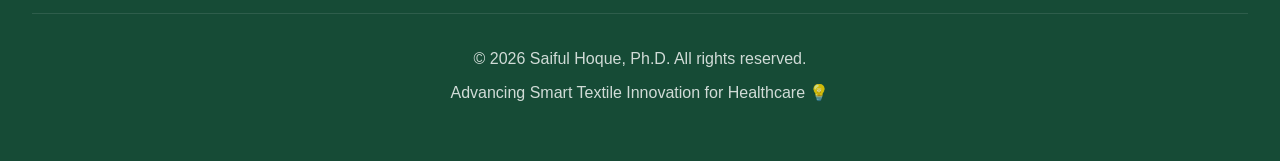
==== commit 05804d4b: "Remove personal email from contact page and all footers" ====
--- a/index.html
+++ b/index.html
@@ -177,7 +177,6 @@
                 <div class="social-links">
                     <a href="https://www.linkedin.com/in/saiful-hoque-ph-d-49674812a/" class="social-icon" title="LinkedIn" target="_blank">in</a>
                     <a href="https://scholar.google.ca/citations?user=ODAR890AAAAJ&hl=en&oi=ao" class="social-icon" title="Google Scholar" target="_blank"><svg viewBox="0 0 24 24" width="20" height="20" fill="white" xmlns="http://www.w3.org/2000/svg"><path d="M5.242 13.769L0 9.5 12 0l12 9.5-5.242 4.269C17.548 11.249 14.978 9.5 12 9.5c-2.977 0-5.548 1.748-6.758 4.269z"/><path d="M12 10a7 7 0 0 0-6.758 4.269l-.2.001C4.472 16.821 4 18.812 4 21h16c0-2.188-.472-4.179-1.042-6.73l-.2-.001A7 7 0 0 0 12 10z"/></svg></a>
-                    <a href="mailto:saiful.uofa@gmail.com" class="social-icon" title="Email" target="_blank">✉️</a>
                 </div>
             </div>
 
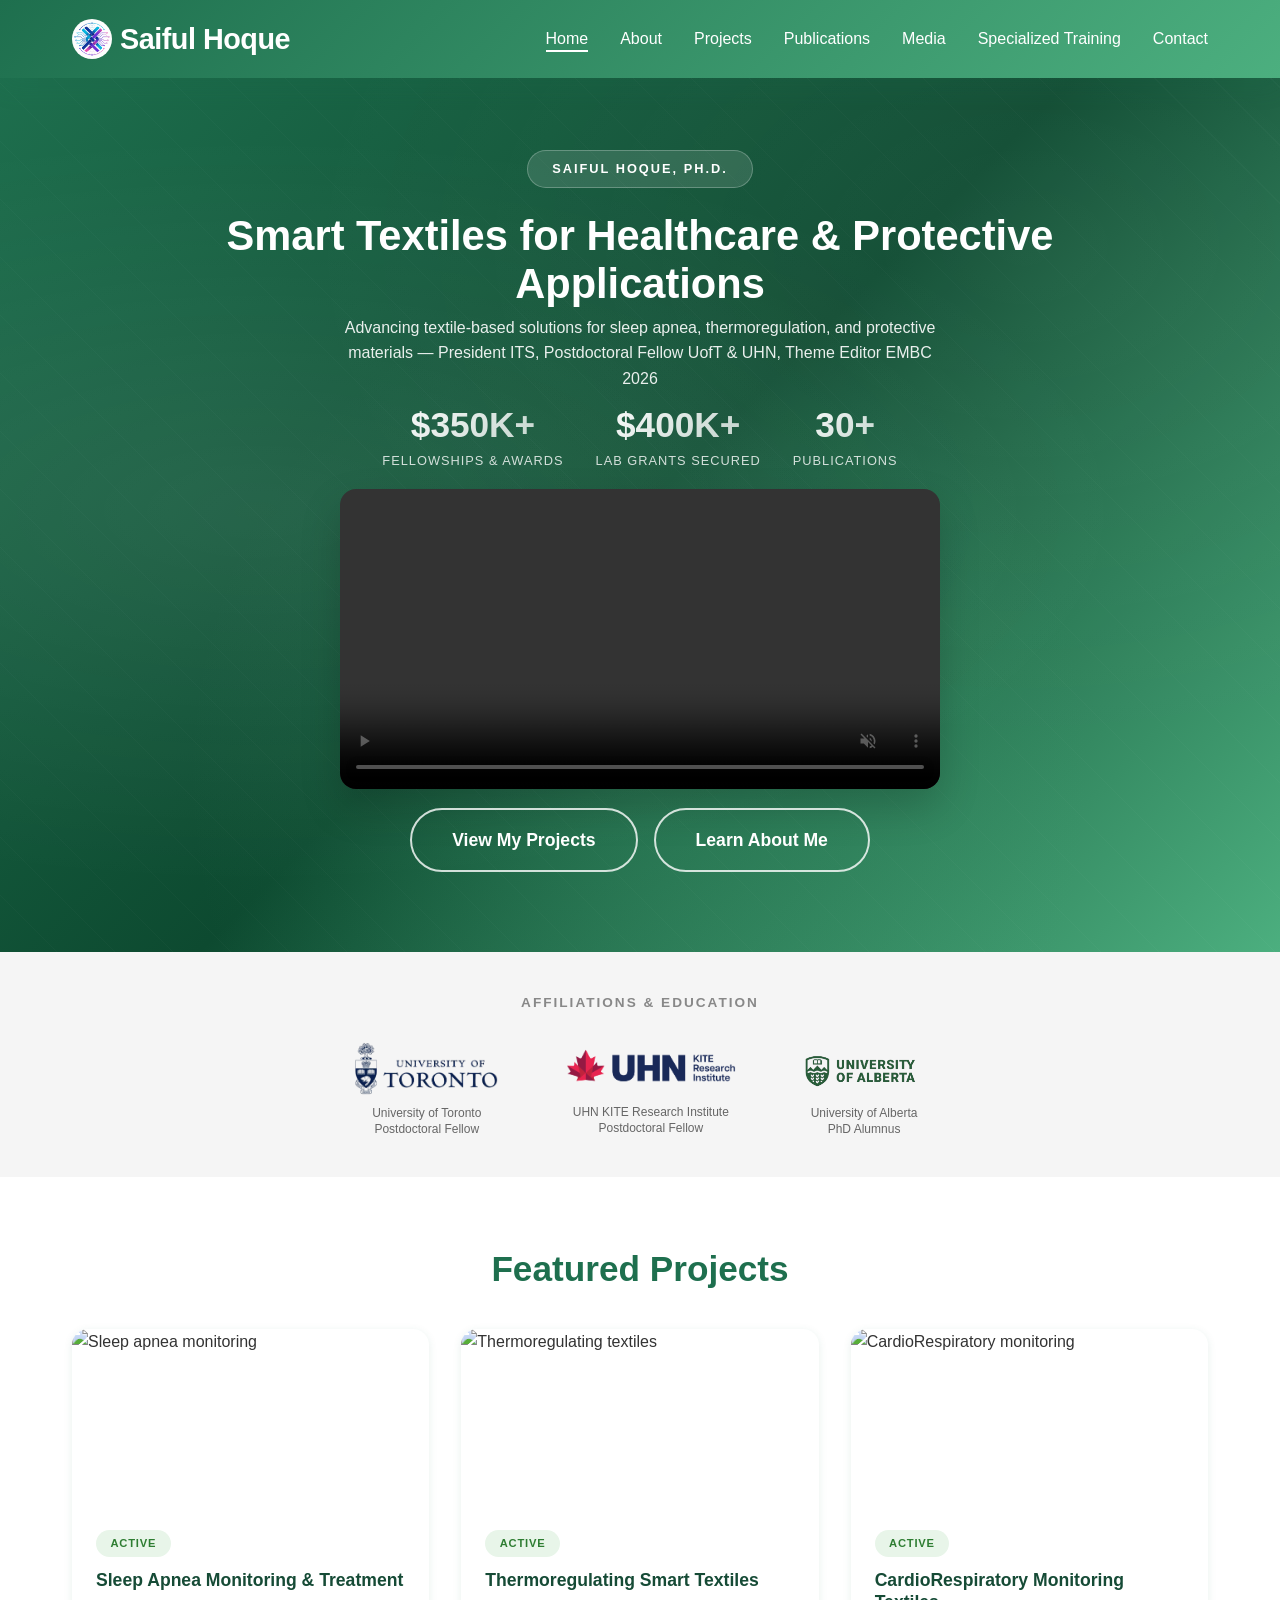
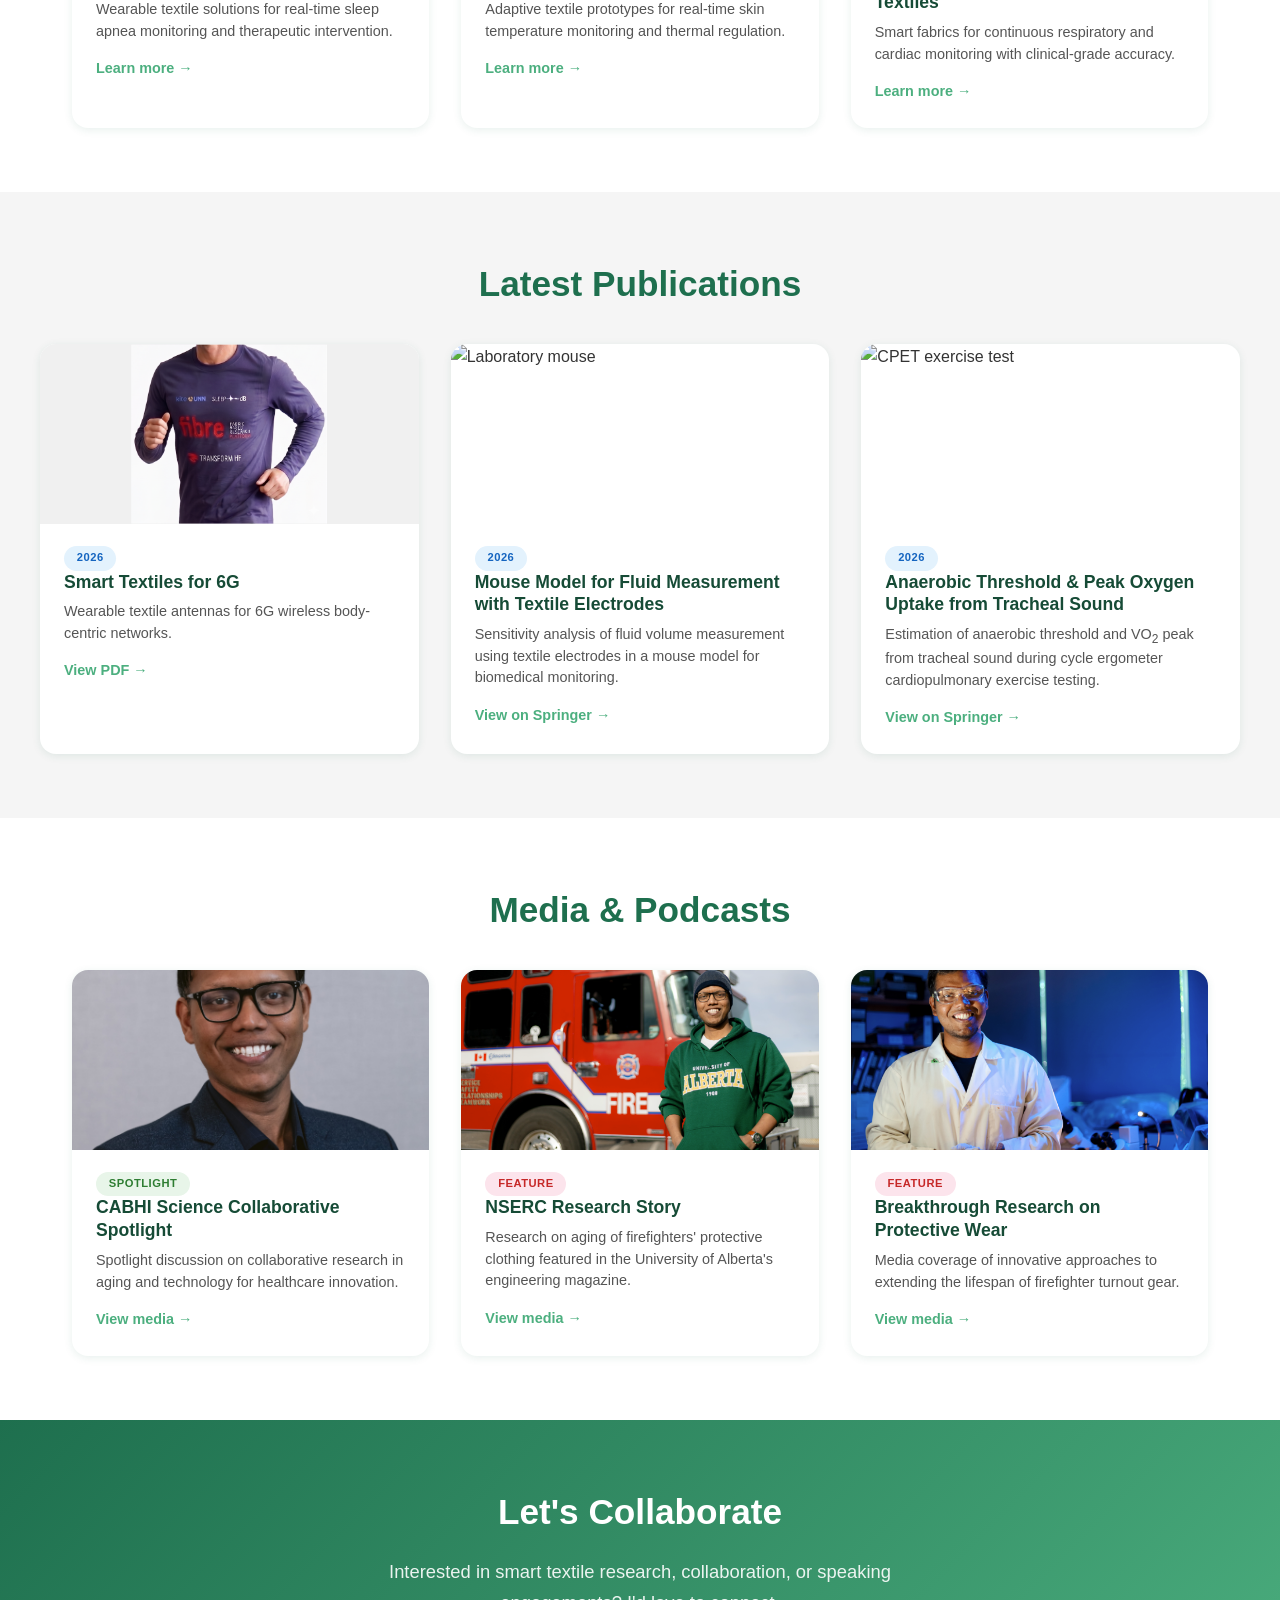
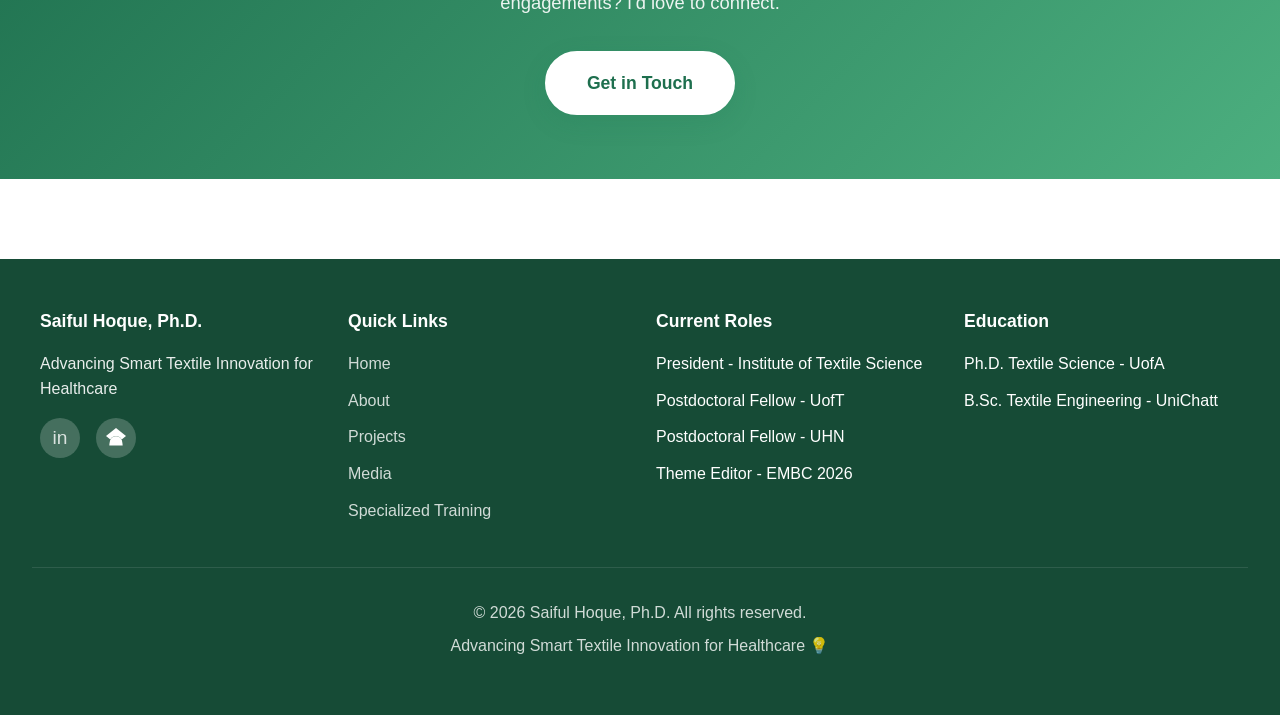
==== commit a2d01173: "Add ENSAIT images, talk photos, EPIC-AT; update logos, nav, mobile responsiveness" ====
--- a/index.html
+++ b/index.html
@@ -20,6 +20,7 @@
                     <li><a href="projects.html">Projects</a></li>
                     <li><a href="publications.html">Publications</a></li>
                     <li><a href="media.html">Media</a></li>
+                    <li><a href="specialized-training.html">Specialized Training</a></li>
                     <li><a href="contact.html">Contact</a></li>
                 </ul>
             </nav>
@@ -38,7 +39,7 @@
             <p>Advancing textile-based solutions for sleep apnea, thermoregulation, and protective materials — President ITS, Postdoctoral Fellow UofT &amp; UHN, Theme Editor EMBC 2026</p>
             <div class="media-stats">
                 <div class="stat-item">
-                    <span class="stat-number">$300K+</span>
+                    <span class="stat-number">$350K+</span>
                     <span class="stat-label">Fellowships &amp; Awards</span>
                 </div>
                 <div class="stat-item">
@@ -58,6 +59,24 @@
             <div class="home-hero-buttons">
                 <a href="projects.html" class="cta-button-outline">View My Projects</a>
                 <a href="about.html" class="cta-button-outline">Learn About Me</a>
+            </div>
+        </div>
+    </section>
+
+    <section class="affiliations-section">
+        <h3>Affiliations &amp; Education</h3>
+        <div class="affiliations-grid">
+            <div class="affiliation-item">
+                <img src="images/uoft-logo.png" alt="University of Toronto">
+                <span class="affil-label">University of Toronto<br>Postdoctoral Fellow</span>
+            </div>
+            <div class="affiliation-item">
+                <img src="images/uhn-kite-logo.png" alt="UHN KITE">
+                <span class="affil-label">UHN KITE Research Institute<br>Postdoctoral Fellow</span>
+            </div>
+            <div class="affiliation-item">
+                <img src="images/ualberta-logo.png" alt="University of Alberta">
+                <span class="affil-label">University of Alberta<br>PhD Alumnus</span>
             </div>
         </div>
     </section>
@@ -187,6 +206,7 @@
                     <li><a href="about.html">About</a></li>
                     <li><a href="projects.html">Projects</a></li>
                     <li><a href="media.html">Media</a></li>
+                    <li><a href="specialized-training.html">Specialized Training</a></li>
                 </ul>
             </div>
 
--- a/styles.css
+++ b/styles.css
@@ -406,6 +406,16 @@
     color: #7B1FA2;
 }
 
+.card-tag-volunteer {
+    background: #E0F2F1;
+    color: #00695C;
+}
+
+.card-tag-past {
+    background: #FCE4EC;
+    color: #880E4F;
+}
+
 .about-card-content h3 {
     font-size: 1.4rem;
     color: var(--dark-blue);
@@ -845,6 +855,14 @@
     border: 1px solid rgba(255, 255, 255, 0.2);
 }
 
+.contact-form-iframe {
+    width: 100%;
+    height: 600px;
+    min-height: 600px;
+    border-radius: 15px;
+    background: #fff;
+}
+
 .form-group {
     margin-bottom: 1.5rem;
 }
@@ -953,6 +971,10 @@
 
     .contact-title {
         font-size: 2rem;
+    }
+
+    .contact-form-iframe {
+        height: 800px;
     }
 }
 
@@ -1316,6 +1338,7 @@
     height: 100%;
     min-height: 250px;
     border: none;
+    aspect-ratio: 16 / 9;
 }
 
 .media-content {
@@ -1756,6 +1779,11 @@
     color: #7B1FA2;
 }
 
+.award-tag.prize-tag {
+    background: #FFF8E1;
+    color: #F57F17;
+}
+
 /* ==================== CERTIFICATIONS ==================== */
 .cert-section {
     background: var(--light-gray);
@@ -2109,35 +2137,6 @@
     color: #0D47A1;
 }
 
-/* Project highlights list */
-.proj-highlights {
-    list-style: none;
-    padding: 0;
-    margin: 0 0 0.5rem;
-    display: grid;
-    grid-template-columns: 1fr 1fr;
-    gap: 0.2rem 1rem;
-}
-
-.proj-highlights li {
-    font-size: 0.85rem;
-    color: #555;
-    line-height: 1.5;
-    padding: 0.2rem 0 0.2rem 1.1rem;
-    position: relative;
-}
-
-.proj-highlights li::before {
-    content: '';
-    position: absolute;
-    left: 0;
-    top: 0.55rem;
-    width: 5px;
-    height: 5px;
-    background: var(--accent-blue);
-    border-radius: 50%;
-}
-
 /* ==================== PROJECT HERO RESPONSIVE ==================== */
 @media (max-width: 850px) {
     .project-hero {
@@ -2188,10 +2187,6 @@
     .proj-card-content p {
         overflow-wrap: break-word;
         word-break: break-word;
-    }
-
-    .proj-highlights {
-        grid-template-columns: 1fr;
     }
 
     .project-hero {
@@ -2471,7 +2466,7 @@
     }
 
     .home-featured-grid {
-        grid-template-columns: 1fr;
+        grid-template-columns: repeat(2, 1fr);
     }
 
     .home-featured h2 {
@@ -2480,6 +2475,12 @@
 
     .home-cta h2 {
         font-size: 1.8rem;
+    }
+}
+
+@media (max-width: 600px) {
+    .home-featured-grid {
+        grid-template-columns: 1fr;
     }
 }
 
@@ -2573,6 +2574,10 @@
         font-size: 1.6rem;
     }
 
+    .contact-form-iframe {
+        height: 900px;
+    }
+
     .publication-hero-content h1 {
         font-size: 1.5rem;
     }
@@ -2604,32 +2609,6 @@
     }
 }
 
-    .home-featured {
-        padding: 2.5rem 1.2rem;
-    }
-
-    .home-featured h2 {
-        font-size: 1.5rem;
-        margin-bottom: 1.5rem;
-    }
-
-    .home-card-img {
-        height: 160px;
-    }
-
-    .home-cta {
-        padding: 3rem 1.5rem;
-    }
-
-    .home-cta h2 {
-        font-size: 1.5rem;
-    }
-
-    .home-cta p {
-        font-size: 1rem;
-    }
-}
-
 /* ==================== UTILITIES ==================== */
 .text-center {
     text-align: center;
@@ -2638,3 +2617,61 @@
 ul {
     list-style: none;
 }
+
+/* ==================== AFFILIATIONS ==================== */
+.affiliations-section {
+    background: var(--light-gray);
+    padding: 2.5rem 2rem;
+    text-align: center;
+}
+
+.affiliations-section h3 {
+    font-size: 0.85rem;
+    text-transform: uppercase;
+    letter-spacing: 2px;
+    color: #888;
+    margin-bottom: 1.5rem;
+}
+
+.affiliations-grid {
+    display: flex;
+    justify-content: center;
+    align-items: center;
+    gap: 3rem;
+    flex-wrap: wrap;
+}
+
+.affiliation-item {
+    display: flex;
+    flex-direction: column;
+    align-items: center;
+    gap: 0.5rem;
+    max-width: 200px;
+}
+
+.affiliation-item img {
+    max-height: 60px;
+    max-width: 200px;
+    width: auto;
+    height: auto;
+    object-fit: contain;
+}
+
+.affiliation-item .affil-label {
+    font-size: 0.75rem;
+    color: #666;
+    text-align: center;
+    line-height: 1.3;
+}
+
+@media (max-width: 768px) {
+    .affiliations-grid {
+        gap: 2rem;
+    }
+    .affiliation-item {
+        max-width: 140px;
+    }
+    .affiliation-item img {
+        max-height: 45px;
+    }
+}
